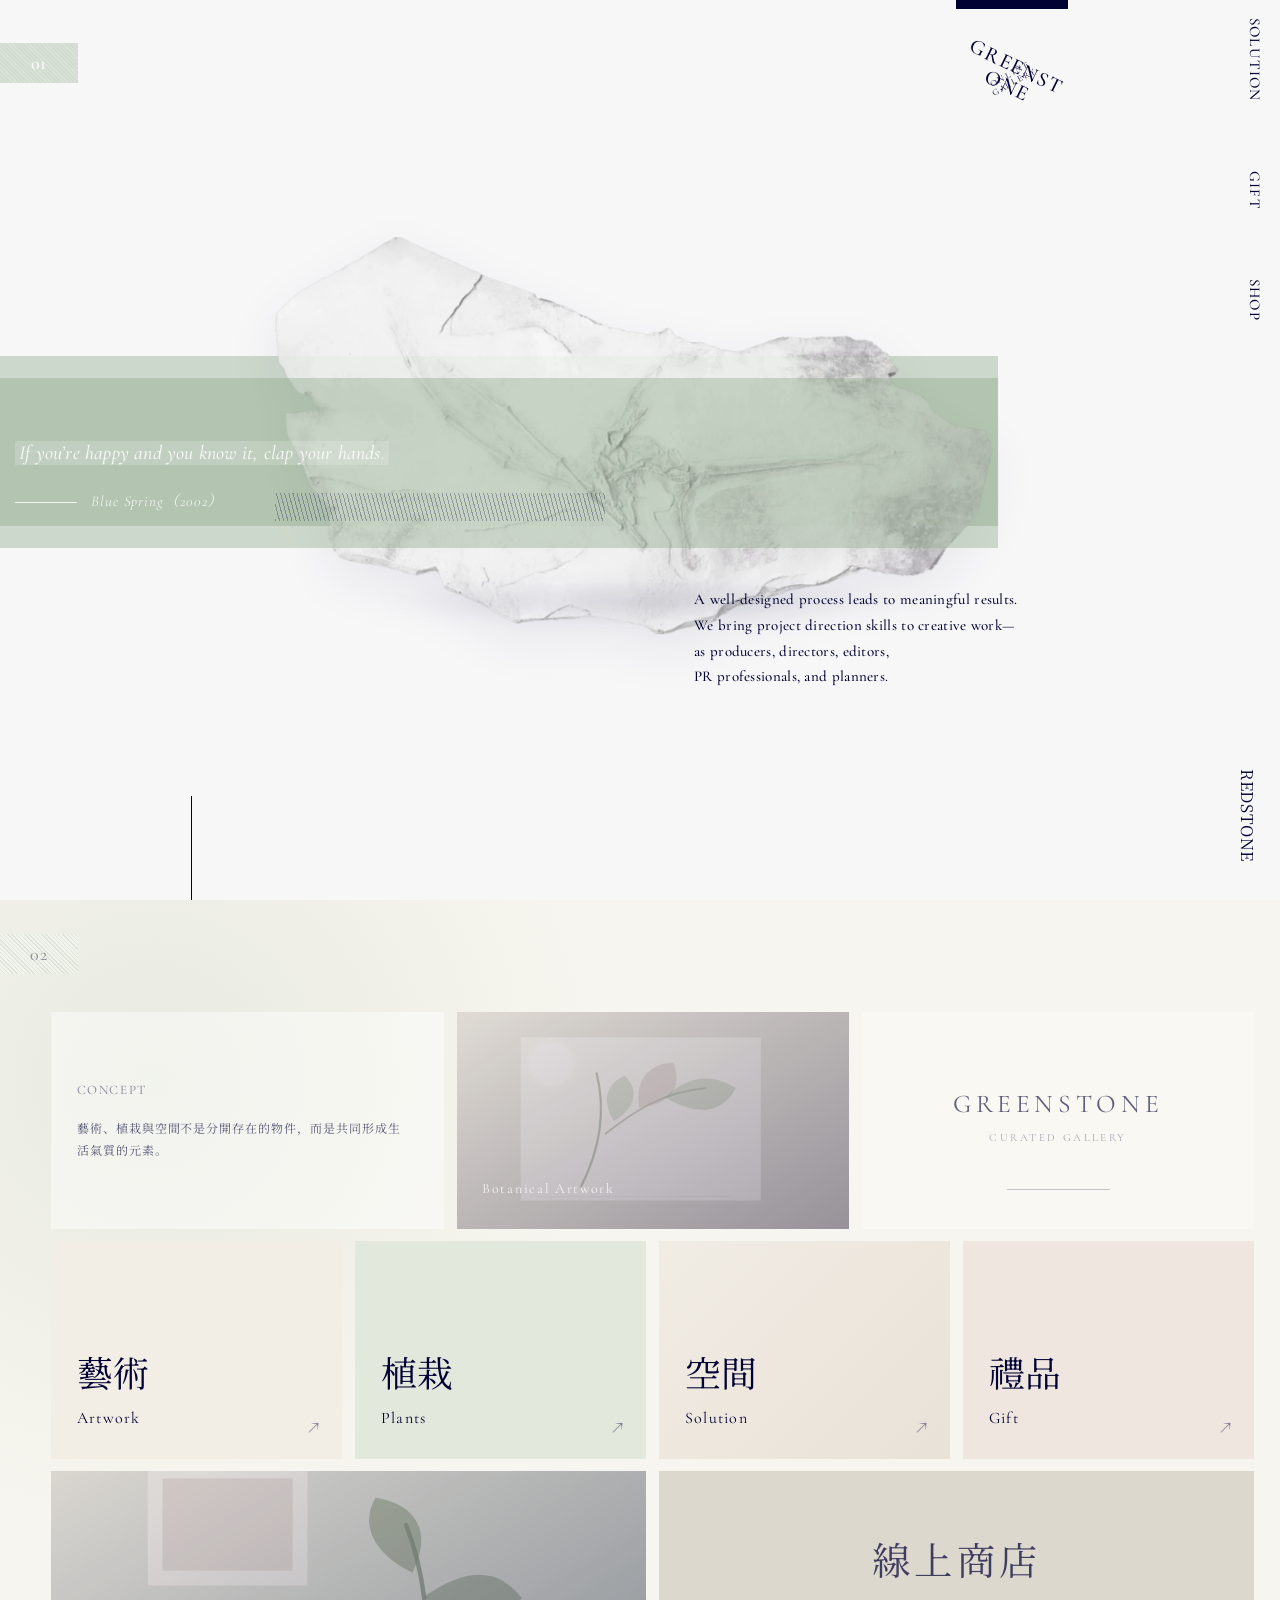
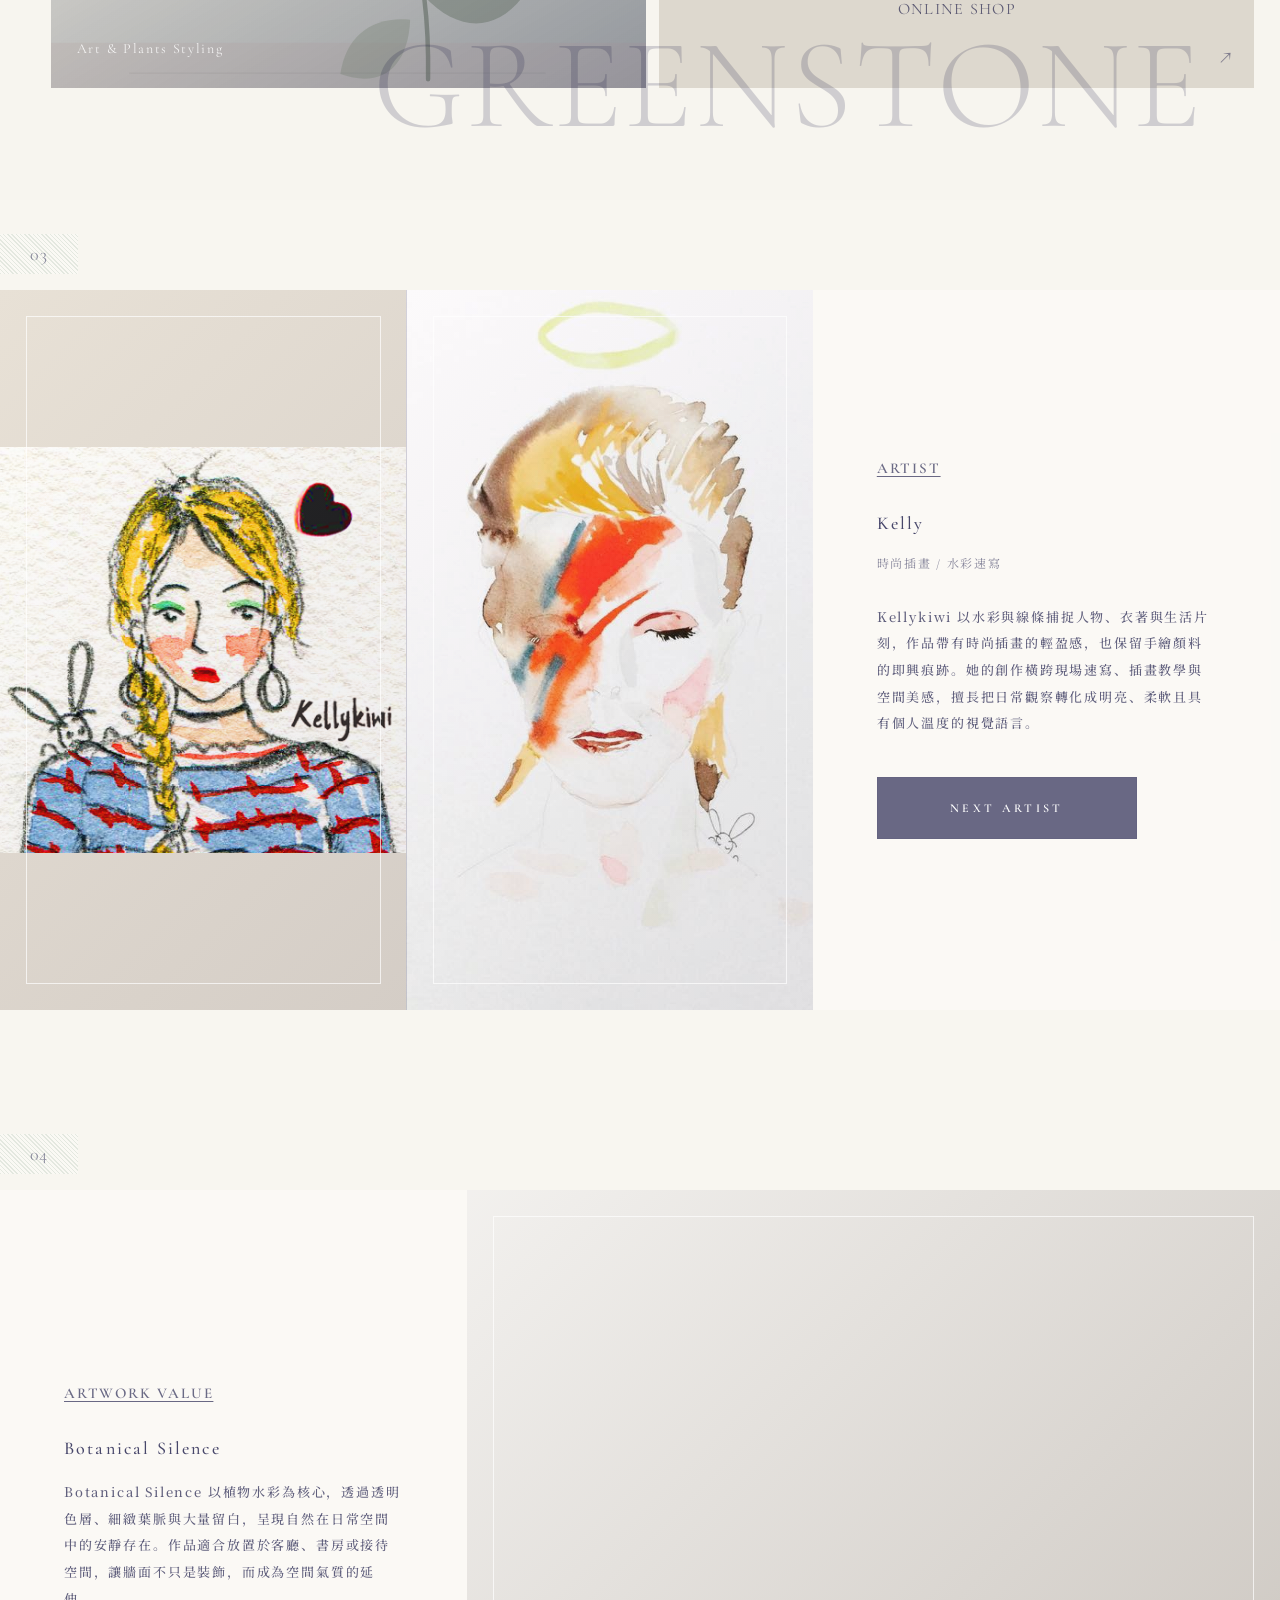
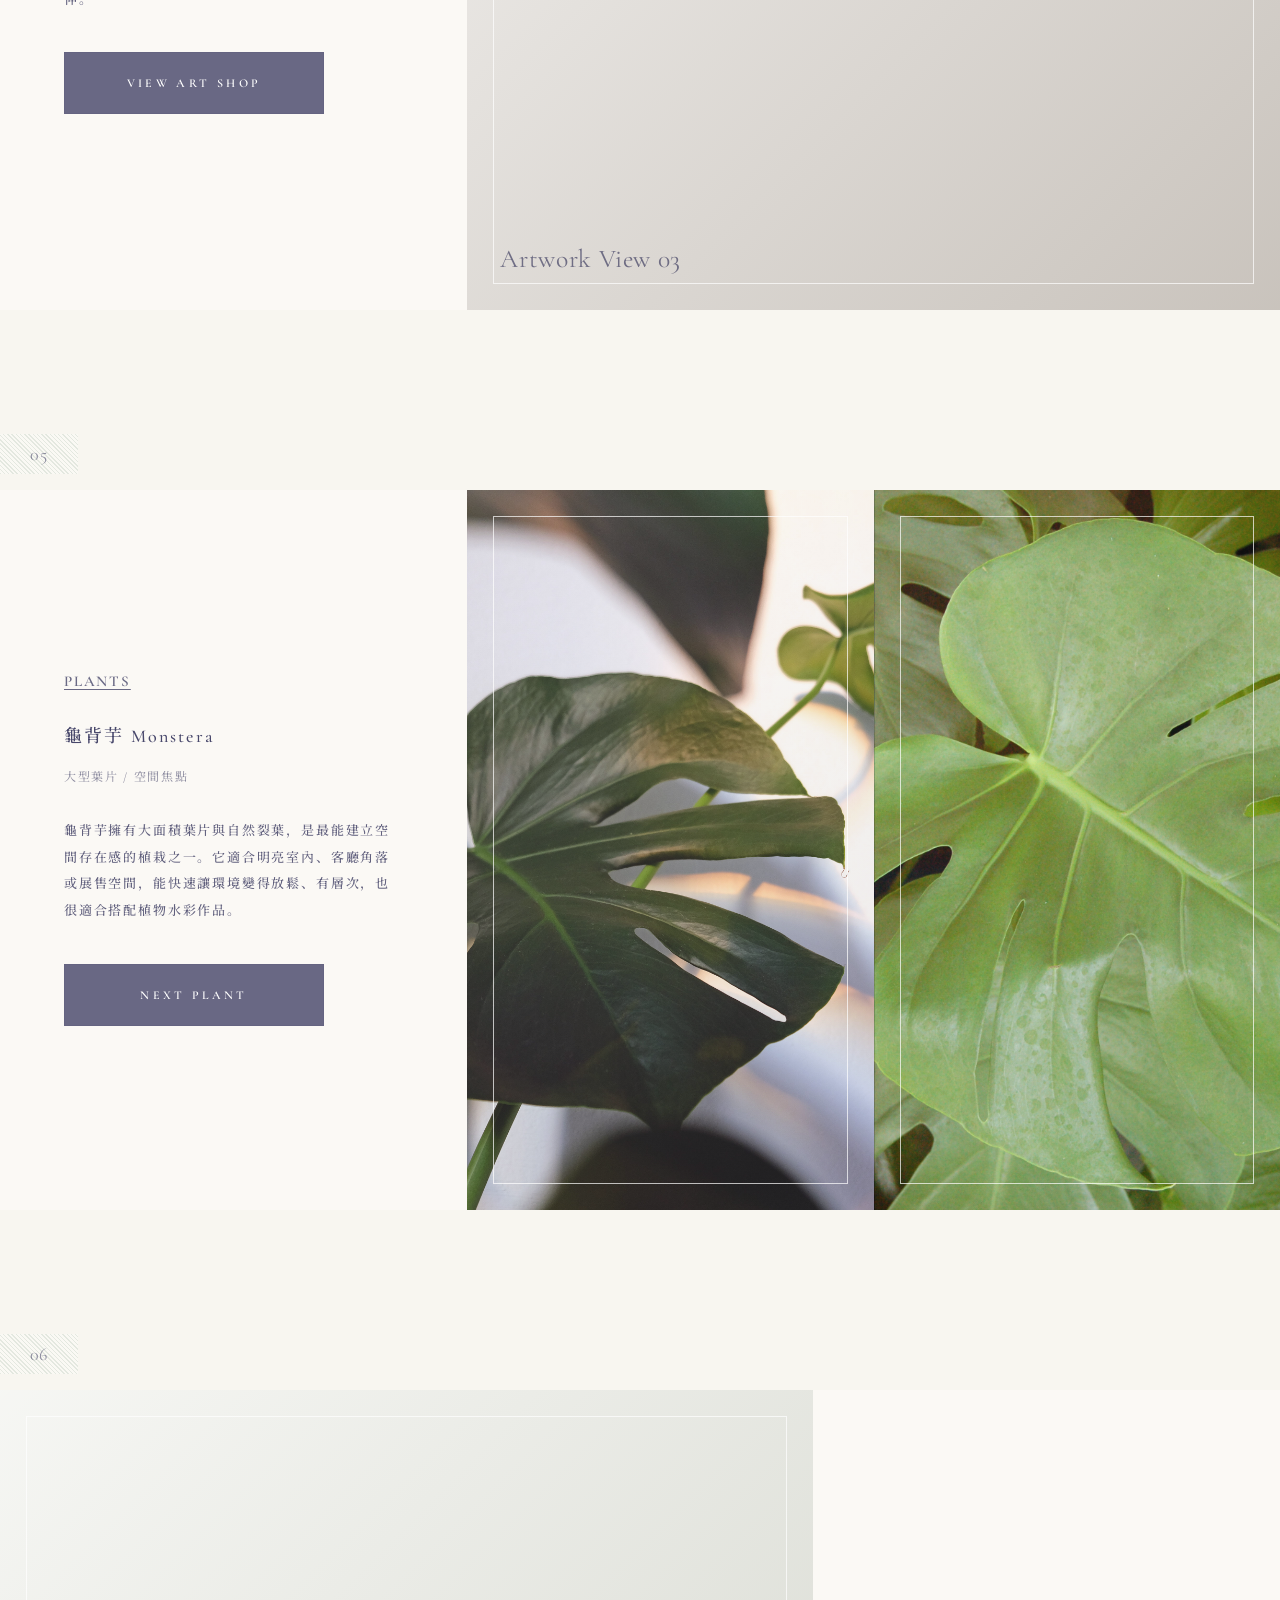
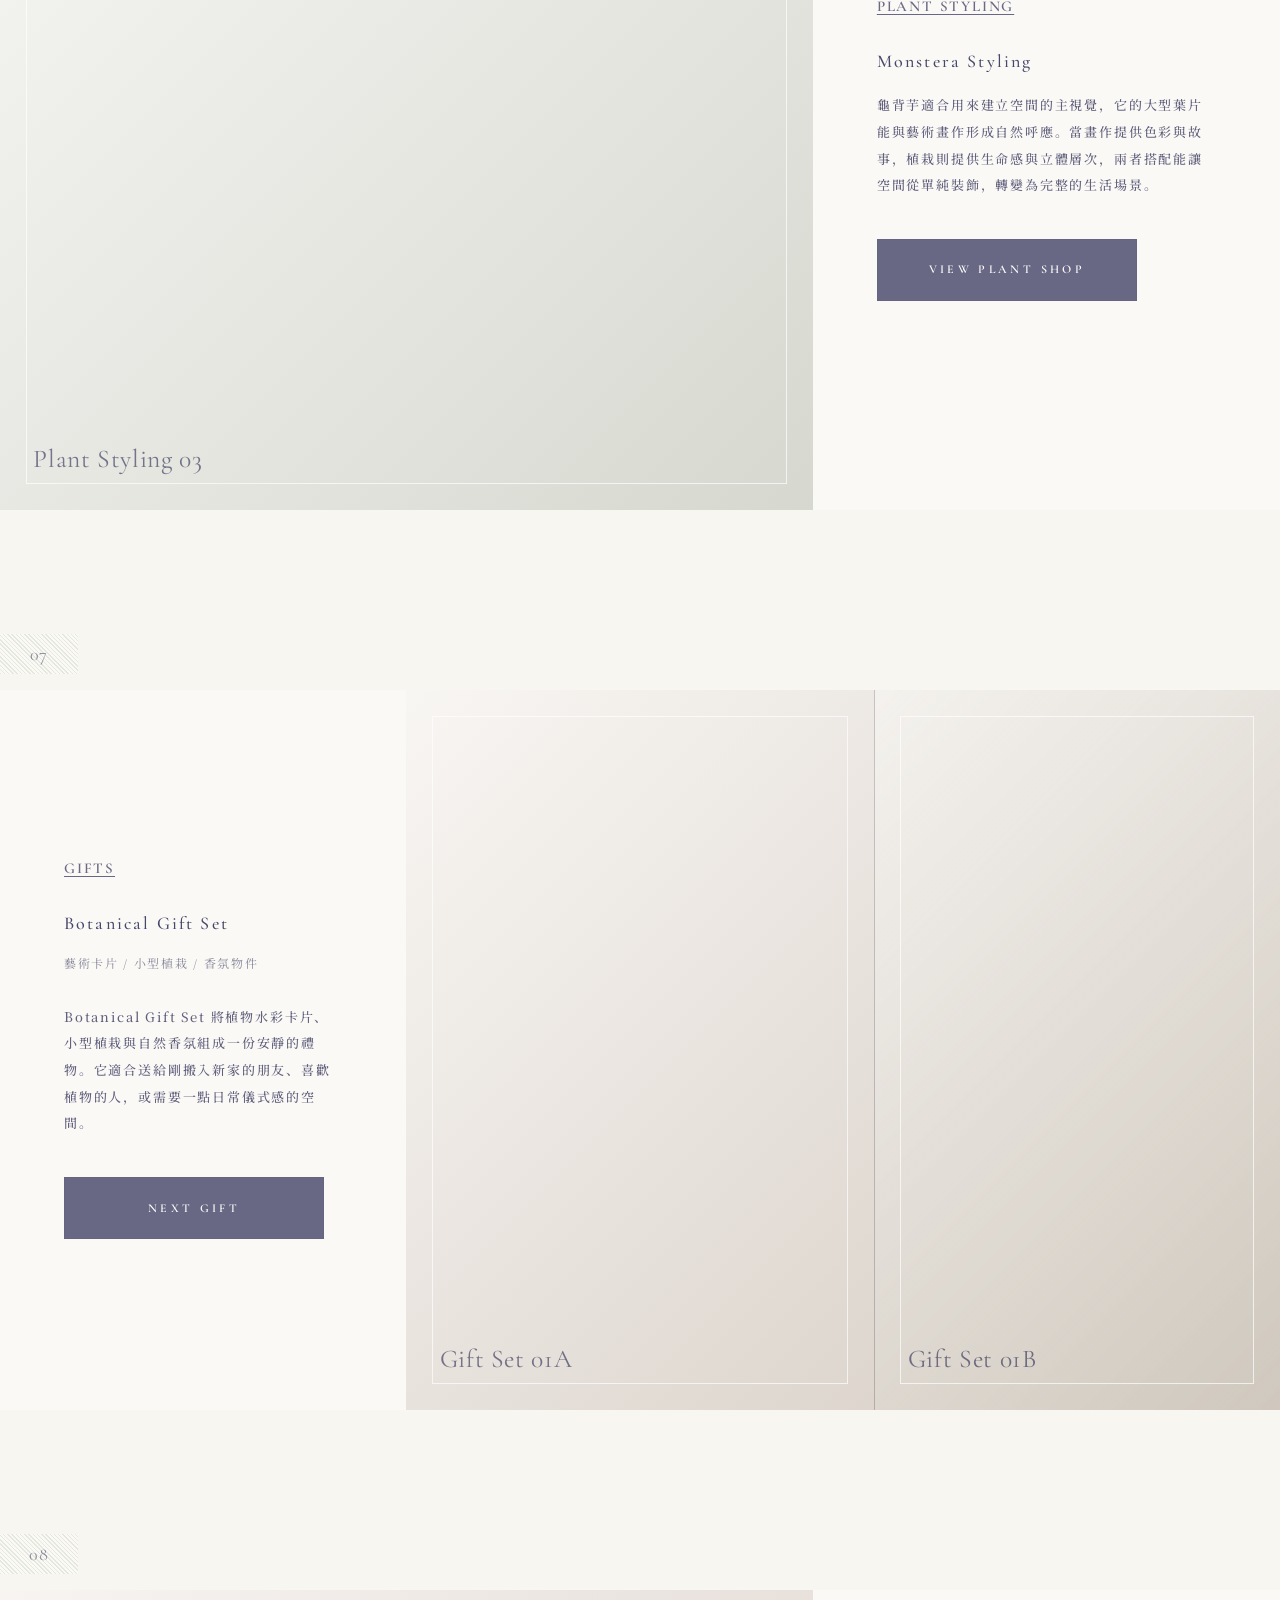
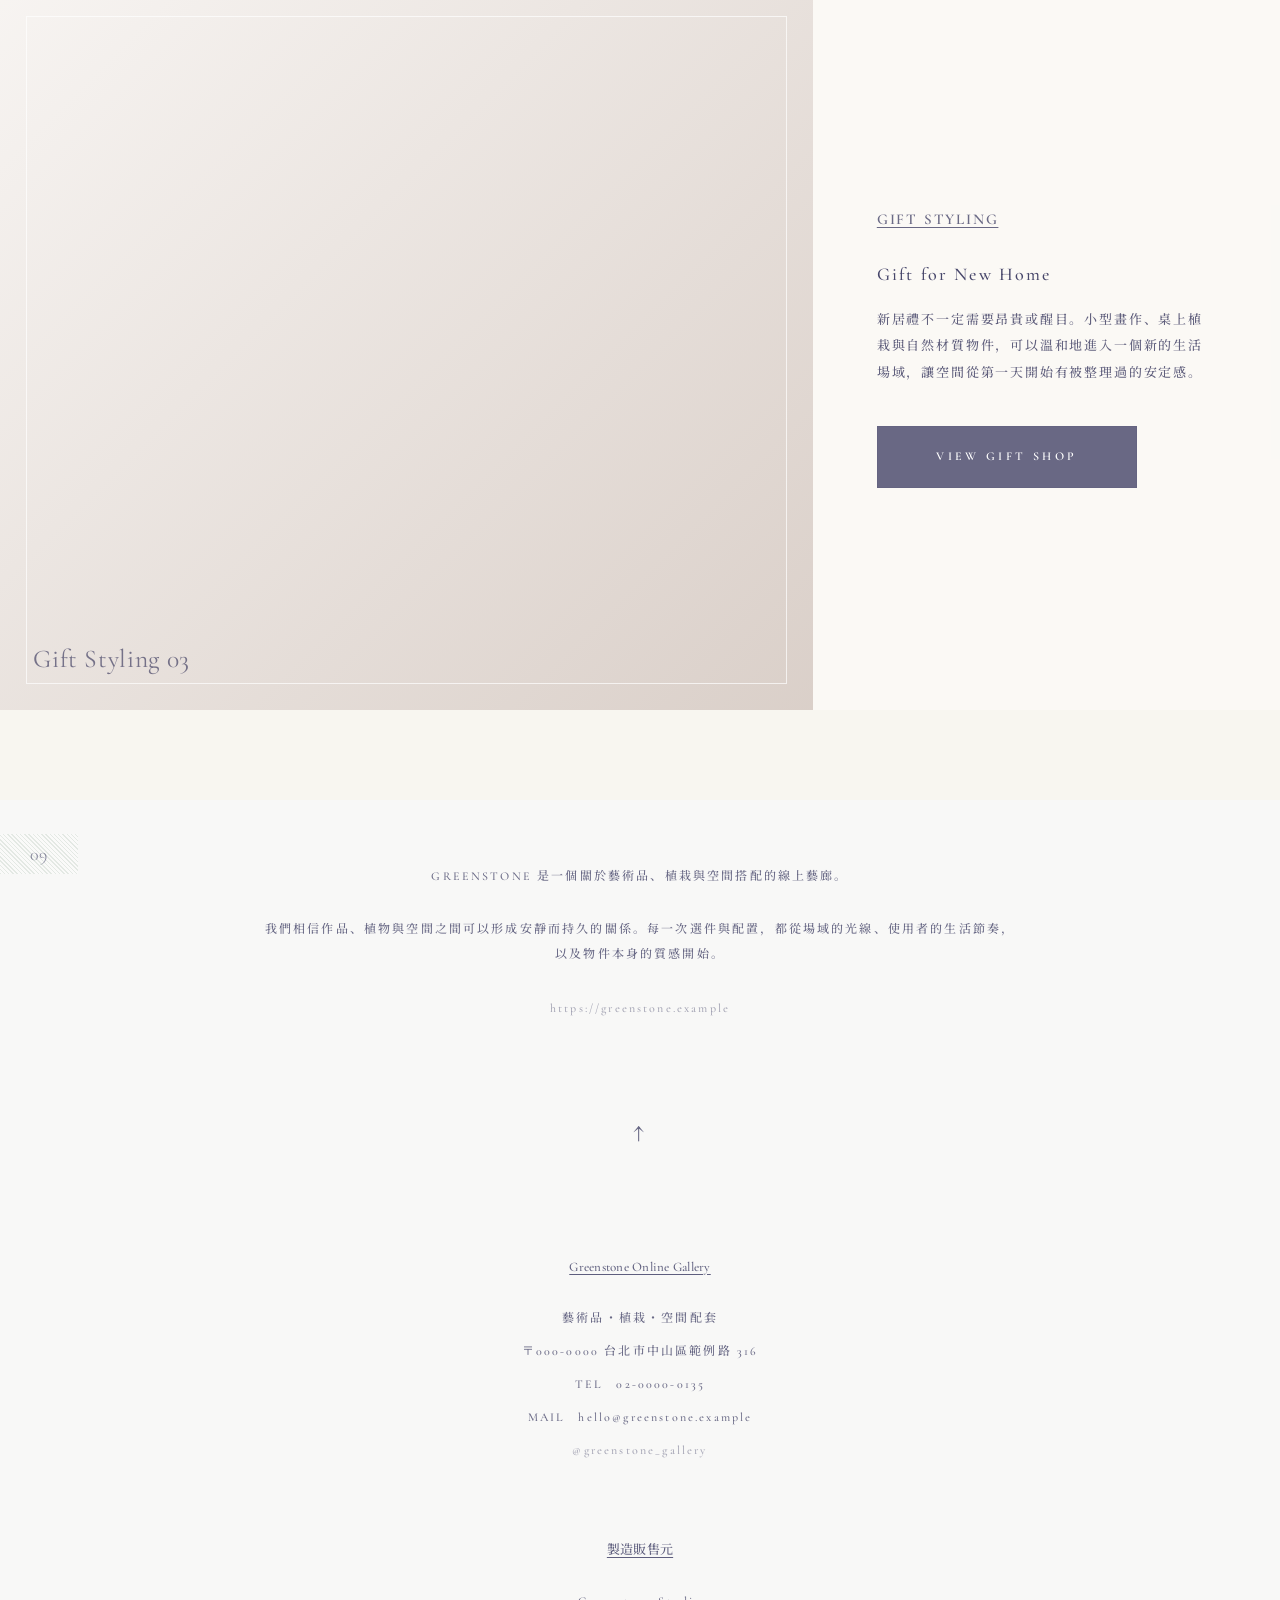
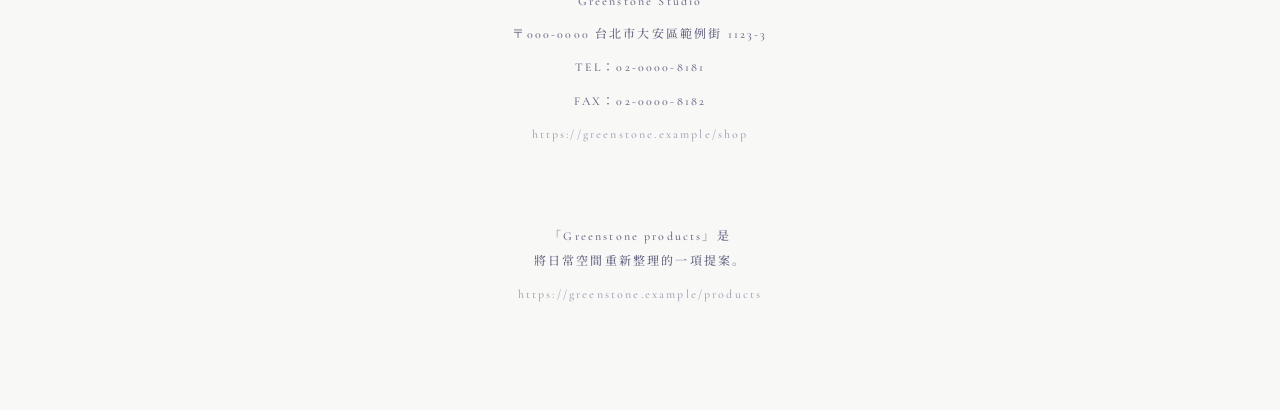
==== index.html @ cf5bdf38 "Prepare site for GitHub Pages" ====
<!DOCTYPE html>
<html lang="ja">
<head>
  <meta charset="UTF-8">
  <meta name="viewport" content="width=device-width, initial-scale=1.0">
  <title>Project Management │ ALFALFA DESIGN STUDIO</title>
  <meta name="description" content="Project management hero page inspired by the first section of ALFALFA DESIGN STUDIO.">
  <link rel="preconnect" href="https://fonts.googleapis.com">
  <link rel="preconnect" href="https://fonts.gstatic.com" crossorigin>
  <link href="https://fonts.googleapis.com/css2?family=Cormorant+Garamond:wght@300;400;500&family=Noto+Serif+JP:wght@400;500;600&family=Noto+Sans+JP:wght@400;500;700&display=swap" rel="stylesheet">
  <link rel="stylesheet" href="style.css">
</head>
<body>
  <main id="top">
    <section class="firstView" aria-label="ALFALFA DESIGN STUDIO first view">
      <div class="firstView_badge" aria-hidden="true">01</div>

      <a class="firstView_mark" href="#top" aria-label="ALFALFA DESIGN STUDIO">
        <strong>GREENSTONE</strong>
        <span>ONLINE<br>GALLERY</span>
      </a>

      <nav class="firstView_globalNav" aria-label="Primary navigation">
        <a href="space.html">SOLUTION</a>
        <a href="gift.html">GIFT</a>
        <a href="shop.html">SHOP</a>
      </nav>

      <a class="firstView_redstone" href="https://redstonetw.com/" target="_blank" rel="noreferrer">
        REDSTONE
      </a>

      <div class="firstView_visual">
        <div class="firstView_band firstView_band-behind parallax3" aria-hidden="true"></div>
        <div class="firstView_band firstView_band-overlay parallax4" aria-hidden="true"></div>

        <figure class="firstView_image parallax2">
          <img class="fossil" src="assets/images/fossil.webp" alt="White fossil relief">
          <span class="fossil-shadow" aria-hidden="true"></span>
        </figure>

        <p class="firstView_text parallax1">
          A well-designed process leads to meaningful results.<br>
          We bring project direction skills to creative work—<br>
          as producers, directors, editors,<br>
          PR professionals, and planners.
        </p>

        <div class="firstView_hello parallax1">HELLO</div>

        <div class="firstView_quote firstView_quote-b parallax2" aria-hidden="true">
          <p>If you’re happy and you know it, clap your hands.</p>
          <span>Blue Spring（2002）</span>
          <i></i>
        </div>
      </div>
    </section>

    <section id="features" class="gallery-section features-section" aria-labelledby="features-title">
      <div class="section-index">02</div>
      <div class="features-grid">
        <article class="feature-cell feature-copy feature-concept">
          <span class="cell-kicker">Concept</span>
          <p>藝術、植栽與空間不是分開存在的物件，而是共同形成生活氣質的元素。</p>
        </article>
        <div class="feature-cell feature-visual feature-visual-art" aria-hidden="true">
          <span>Botanical Artwork</span>
        </div>
        <div class="feature-cell feature-brand" aria-hidden="true">
          <strong>GREENSTONE</strong>
          <small>Curated Gallery</small>
        </div>
        <a class="feature-cell feature-link feature-link-art" href="#artwork">
          <span>藝術</span>
          <small>Artwork</small>
        </a>
        <a class="feature-cell feature-link feature-link-plants" href="#plants">
          <span>植栽</span>
          <small>Plants</small>
        </a>
        <a class="feature-cell feature-link feature-link-space" href="space.html">
          <span>空間</span>
          <small>Solution</small>
        </a>
        <a class="feature-cell feature-link feature-link-gift" href="gift.html">
          <span>禮品</span>
          <small>Gift</small>
        </a>
        <div class="feature-cell feature-visual feature-visual-space" aria-hidden="true">
          <span>Art & Plants Styling</span>
        </div>
        <a class="feature-cell shop-link" href="shop.html">
          <span>線上商店</span>
          <small>Online Shop</small>
        </a>
      </div>
      <h2 id="features-title" class="page-title">GREENSTONE</h2>
    </section>

    <section id="artwork" class="gallery-section slider-section artist-slider" aria-labelledby="artwork-title">
      <span id="藝術介紹區塊" class="anchor-target" aria-hidden="true"></span>
      <div class="section-index">03</div>
      <figure class="gallery-panel image-panel" data-artist-portrait></figure>
      <figure class="gallery-panel image-panel" data-artist-artwork></figure>
      <article class="gallery-panel text-panel">
        <p class="section-label">Artist</p>
        <h2 id="artwork-title" data-artist-name></h2>
        <p class="item-type" data-artist-type></p>
        <p class="item-description" data-artist-description></p>
        <button class="gallery-button" type="button" data-slider-next="artist">Next Artist</button>
      </article>
    </section>

    <section id="artwork-detail" class="gallery-section slider-section artwork-detail-slider" aria-labelledby="artwork-detail-title">
      <div class="section-index">04</div>
      <article class="gallery-panel text-panel">
        <p class="section-label">Artwork Value</p>
        <h2 id="artwork-detail-title" data-artwork-title></h2>
        <p class="item-description" data-artwork-description></p>
        <a class="gallery-button" href="shop.html#藝術商品區塊">View Art Shop</a>
      </article>
      <figure class="gallery-panel image-panel wide-image-panel" data-artwork-image></figure>
    </section>

    <section id="plants" class="gallery-section slider-section plants-slider" aria-labelledby="plants-title">
      <span id="植栽介紹區塊" class="anchor-target" aria-hidden="true"></span>
      <div class="section-index">05</div>
      <article class="gallery-panel text-panel">
        <p class="section-label">Plants</p>
        <h2 id="plants-title" data-plant-name></h2>
        <p class="item-type" data-plant-type></p>
        <p class="item-description" data-plant-description></p>
        <button class="gallery-button" type="button" data-slider-next="plant">Next Plant</button>
      </article>
      <figure class="gallery-panel image-panel" data-plant-image-one></figure>
      <figure class="gallery-panel image-panel" data-plant-image-two></figure>
    </section>

    <section id="plants-detail" class="gallery-section slider-section plants-detail-slider" aria-labelledby="plants-detail-title">
      <div class="section-index">06</div>
      <figure class="gallery-panel image-panel wide-image-panel" data-plant-detail-image></figure>
      <article class="gallery-panel text-panel">
        <p class="section-label">Plant Styling</p>
        <h2 id="plants-detail-title" data-plant-detail-title></h2>
        <p class="item-description" data-plant-detail-description></p>
        <a class="gallery-button" href="shop.html#植栽商品區塊">View Plant Shop</a>
      </article>
    </section>

    <section id="gifts" class="gallery-section slider-section gifts-slider" aria-labelledby="gifts-title">
      <span id="禮品介紹區塊" class="anchor-target" aria-hidden="true"></span>
      <div class="section-index">07</div>
      <article class="gallery-panel text-panel">
        <p class="section-label">Gifts</p>
        <h2 id="gifts-title" data-gift-name></h2>
        <p class="item-type" data-gift-type></p>
        <p class="item-description" data-gift-description></p>
        <button class="gallery-button" type="button" data-slider-next="gift">Next Gift</button>
      </article>
      <figure class="gallery-panel image-panel" data-gift-image-one></figure>
      <figure class="gallery-panel image-panel" data-gift-image-two></figure>
    </section>

    <section id="gifts-detail" class="gallery-section slider-section gifts-detail-slider" aria-labelledby="gifts-detail-title">
      <div class="section-index">08</div>
      <figure class="gallery-panel image-panel wide-image-panel" data-gift-detail-image></figure>
      <article class="gallery-panel text-panel">
        <p class="section-label">Gift Styling</p>
        <h2 id="gifts-detail-title" data-gift-detail-title></h2>
        <p class="item-description" data-gift-detail-description></p>
        <a class="gallery-button" href="shop.html#禮品商品區塊">View Gift Shop</a>
      </article>
    </section>

    <section id="contact" class="gallery-section contact-section" aria-labelledby="contact-title">
      <div class="section-index">09</div>
      <div class="contact-center">
        <p id="contact-title" class="contact-lead">GREENSTONE 是一個關於藝術品、植栽與空間搭配的線上藝廊。</p>
        <p class="contact-intro">我們相信作品、植物與空間之間可以形成安靜而持久的關係。每一次選件與配置，都從場域的光線、使用者的生活節奏，以及物件本身的質感開始。</p>
        <a class="contact-url" href="https://greenstone.example" target="_blank" rel="noreferrer">https://greenstone.example</a>

        <a class="back-to-top" href="#top" aria-label="Back to top">↑</a>

        <section class="contact-block" aria-label="Gallery information">
          <h3>Greenstone Online Gallery</h3>
          <p>藝術品・植栽・空間配套</p>
          <p>〒000-0000  台北市中山區範例路 316</p>
          <p>TEL　02-0000-0135</p>
          <p>MAIL　hello@greenstone.example</p>
          <a href="https://instagram.com/" target="_blank" rel="noreferrer">@greenstone_gallery</a>
        </section>

        <section class="contact-block" aria-label="Sales information">
          <h3>製造販售元</h3>
          <p>Greenstone Studio</p>
          <p>〒000-0000  台北市大安區範例街 1123-3</p>
          <p>TEL：02-0000-8181</p>
          <p>FAX：02-0000-8182</p>
          <a href="https://greenstone.example/shop" target="_blank" rel="noreferrer">https://greenstone.example/shop</a>
        </section>

        <p class="contact-footnote">「Greenstone products」是<br>將日常空間重新整理的一項提案。</p>
        <a class="contact-url" href="https://greenstone.example/products" target="_blank" rel="noreferrer">https://greenstone.example/products</a>
      </div>
    </section>
  </main>

  <a class="floating-guide" href="#features" aria-label="Back to gallery navigation">↑</a>

  <script src="script.js?v=plants-image-slider"></script>
</body>
</html>
---- style.css ----
:root {
  --color-bg: #f7f7f8;
  --color-text: #010134;
  --color-muted: #666666;
  --color-accent: #6f8f75;
  --color-secondary: #b8c9b4;
  --color-band: rgba(137, 166, 132, 0.38);
  --side-space: clamp(22px, 6vw, 88px);
}

* {
  box-sizing: border-box;
}

html {
  min-height: 100%;
  background: var(--color-bg);
  scroll-behavior: smooth;
  scroll-snap-type: y mandatory;
}

html.subpage-root {
  scroll-snap-type: none;
}

body {
  min-height: 100%;
  margin: 0;
  overflow-x: hidden;
  background: var(--color-bg);
  color: var(--color-text);
  font-family: "Noto Serif JP", "Hiragino Mincho ProN", "Yu Mincho", serif;
  font-weight: 400;
  line-height: 1.9;
  letter-spacing: 0.04em;
  word-break: normal;
  overflow-wrap: anywhere;
}

main > section {
  scroll-snap-align: start;
  scroll-snap-stop: always;
}

#contact {
  scroll-snap-stop: normal;
}

a {
  color: inherit;
  text-decoration: none;
}

.firstView {
  position: relative;
  min-height: 100svh;
  overflow: hidden;
  background: var(--color-bg);
  isolation: isolate;
}

.firstView_visual {
  position: relative;
  min-height: 100svh;
}

.firstView_badge {
  position: absolute;
  z-index: 8;
  top: 4.8vh;
  left: 0;
  width: 78px;
  height: 40px;
  display: grid;
  place-items: center;
  color: #ffffff;
  font-family: "Cormorant Garamond", "Noto Serif JP", serif;
  font-size: 18px;
  font-weight: 500;
  letter-spacing: 0.02em;
  background:
    repeating-linear-gradient(
      45deg,
      rgba(255, 255, 255, 0.18) 0 1px,
      transparent 1px 3px
    ),
    rgba(137, 166, 132, 0.34);
  border-radius: 0;
}

.firstView_mark {
  position: absolute;
  z-index: 8;
  top: 20px;
  right: 16.6vw;
  width: 112px;
  height: 112px;
  display: grid;
  place-items: center;
  color: var(--color-text);
  font-family: "Cormorant Garamond", "Noto Serif JP", serif;
  text-align: center;
}

.firstView_mark::before {
  content: "";
  position: absolute;
  top: -20px;
  width: 112px;
  height: 9px;
  background: var(--color-text);
}

.firstView_mark strong {
  transform: rotate(26deg);
  font-size: 21px;
  font-weight: 500;
  letter-spacing: 0.08em;
  line-height: 1;
  border-radius: 999px;
}

.firstView_mark span {
  position: absolute;
  left: 50%;
  top: 50%;
  transform: translate(-50%, -38%) rotate(-28deg);
  bottom: auto;
  font-size: 9px;
  line-height: 1;
  letter-spacing: 0.18em;
}

.firstView_globalNav {
  position: absolute;
  z-index: 9;
  top: 18px;
  right: 18px;
  display: flex;
  flex-direction: row;
  align-items: flex-start;
  gap: clamp(48px, 5.4vw, 86px);
  color: var(--color-text);
  font-family: "Cormorant Garamond", "Noto Serif JP", serif;
  font-size: clamp(15px, 0.95vw, 18px);
  font-weight: 500;
  line-height: 1;
  letter-spacing: 0.08em;
  writing-mode: vertical-rl;
}

.firstView_globalNav a,
.firstView_redstone {
  transition: color 0.2s ease;
}

.firstView_globalNav a:hover,
.firstView_redstone:hover {
  color: var(--color-accent);
}

.firstView_redstone {
  position: absolute;
  z-index: 9;
  right: 18px;
  bottom: 4.2vh;
  color: var(--color-text);
  writing-mode: vertical-rl;
}

.firstView_band {
  position: absolute;
  left: 0;
  width: min(78vw, 1500px);
  height: clamp(170px, 18.9vh, 240px);
  border: 0;
  border-radius: 0;
  will-change: transform;
  transform: translate3d(var(--parallax-x, 0), var(--parallax-y, 0), 0);
}

.firstView_band-behind {
  z-index: 1;
  top: calc(42% - 22px);
  background: var(--color-band);
}

.firstView_band-overlay {
  z-index: 4;
  top: 42%;
  background: var(--color-band);
  mix-blend-mode: normal;
}

.firstView_image {
  position: absolute;
  z-index: 3;
  top: 48.4%;
  left: 49.5%;
  width: min(56vw, 1110px);
  margin: 0;
  transform: translate(-50%, -50%) translate3d(var(--parallax-x, 0), var(--parallax-y, 0), 0);
  will-change: transform;
}

.fossil {
  position: relative;
  z-index: 2;
  display: block;
  width: 100%;
  height: auto;
  opacity: 0.88;
  mix-blend-mode: multiply;
  filter: drop-shadow(0 18px 24px rgba(1, 1, 52, 0.07));
}

.fossil-shadow {
  position: absolute;
  z-index: 1;
  left: 12%;
  right: 9%;
  bottom: 4%;
  height: 9%;
  border-radius: 999px;
  background: radial-gradient(ellipse, rgba(1, 1, 52, 0.18), transparent 68%);
  filter: blur(10px);
}

.firstView_text {
  position: absolute;
  z-index: 5;
  top: 65.2%;
  right: 20.5vw;
  max-width: 520px;
  margin: 0;
  color: var(--color-text);
  font-family: "Cormorant Garamond", "Noto Serif JP", serif;
  font-size: clamp(15px, 1.06vw, 20px);
  font-weight: 500;
  line-height: 1.72;
  letter-spacing: 0.02em;
  will-change: transform;
  transform: translate3d(0, var(--parallax-y, 0), 0);
}

.firstView_hello {
  position: absolute;
  z-index: 6;
  left: 15vw;
  bottom: 10.6vh;
  display: flex;
  align-items: center;
  gap: 16px;
  color: var(--color-text);
  font-family: "Cormorant Garamond", "Noto Serif JP", serif;
  font-size: clamp(18px, 1.15vw, 22px);
  font-weight: 500;
  line-height: 1;
  letter-spacing: 0.08em;
  will-change: transform;
  transform: rotate(90deg) translate3d(0, var(--parallax-y, 0), 0);
  transform-origin: left center;
}

.firstView_hello::before {
  content: "";
  width: 132px;
  height: 1px;
  background: var(--color-text);
}

.firstView_quote {
  position: absolute;
  z-index: 6;
  max-width: 680px;
  color: rgba(255, 255, 255, 0.82);
  font-family: "Cormorant Garamond", "Noto Serif JP", serif;
  will-change: transform;
  transform: translate3d(0, var(--parallax-y, 0), 0);
}

.firstView_quote p {
  display: inline;
  margin: 0;
  padding: 0 4px;
  font-size: clamp(20px, 1.2vw, 24px);
  font-style: italic;
  font-weight: 500;
  line-height: 1.35;
  letter-spacing: 0.01em;
  background: rgba(255, 255, 255, 0.18);
}

.firstView_quote span {
  position: relative;
  display: block;
  margin-top: 18px;
  padding-left: 76px;
  color: rgba(255, 255, 255, 0.78);
  font-size: clamp(15px, 0.92vw, 18px);
  font-style: italic;
  letter-spacing: 0.06em;
}

.firstView_quote span::before {
  content: "";
  position: absolute;
  left: 0;
  top: 50%;
  width: 62px;
  height: 1px;
  background: rgba(255, 255, 255, 0.8);
}

.firstView_quote-b {
  left: 1.2vw;
  top: 48.8%;
  bottom: auto;
}

.firstView_quote i {
  position: absolute;
  left: clamp(260px, 15vw, 290px);
  bottom: -5px;
  width: clamp(330px, 20vw, 390px);
  height: 28px;
  background: repeating-linear-gradient(
    75deg,
    rgba(1, 1, 52, 0.28) 0 1px,
    transparent 1px 4px
  );
}

@media (max-width: 1024px) {
  .firstView_mark {
    right: clamp(96px, 16vw, 180px);
  }

  .firstView_image {
    width: min(78vw, 920px);
  }

  .firstView_text {
    right: clamp(72px, 9vw, 120px);
  }
}

@media (max-width: 768px) {
  .firstView_visual {
    min-height: 620px;
  }

  .firstView_badge {
    top: 28px;
  }

  .firstView_mark {
    top: 24px;
    right: 24px;
  }

  .firstView_globalNav {
    display: none;
  }

  .firstView_redstone {
    right: 16px;
    bottom: 28px;
  }

  .firstView_image {
    top: 45%;
    left: 50%;
    width: min(112vw, 720px);
  }

  .firstView_band {
    left: -10vw;
    width: 112vw;
    height: 150px;
  }

  .firstView_quote {
    display: none;
  }

  .firstView_text {
    top: 70%;
    right: 0;
    max-width: 330px;
    padding: 0 20px;
    font-size: 17px;
  }

  .firstView_hello {
    left: 32px;
    bottom: 42px;
  }
}

@media (max-width: 480px) {
  .firstView_visual {
    min-height: 560px;
  }

  .firstView_mark {
    transform: scale(0.82);
    transform-origin: top right;
  }

  .firstView_image {
    width: 128vw;
  }

  .firstView_text {
    top: 71%;
    left: 18px;
    right: 18px;
    max-width: none;
    padding: 0;
  }

  .firstView_hello {
    font-size: clamp(48px, 18vw, 84px);
  }

}

.gallery-section {
  position: relative;
  min-height: 100svh;
  overflow: hidden;
  background: #f7f5ef;
  color: var(--color-text);
}

.section-index {
  position: absolute;
  z-index: 4;
  top: 34px;
  left: 0;
  min-width: 78px;
  height: 40px;
  display: grid;
  place-items: center;
  color: rgba(1, 1, 52, 0.42);
  font-family: "Cormorant Garamond", "Noto Serif JP", serif;
  font-size: 18px;
  background:
    repeating-linear-gradient(
      45deg,
      rgba(111, 143, 117, 0.16) 0 1px,
      transparent 1px 3px
    ),
    rgba(255, 255, 255, 0.28);
}

.page-title,
.gallery-panel h2,
.contact-block h3 {
  margin: 0;
  font-family: "Cormorant Garamond", "Noto Serif JP", serif;
  font-weight: 300;
  line-height: 0.98;
  letter-spacing: 0.02em;
}

.section-label,
.cell-kicker,
.item-type,
.gallery-button,
.contact-center {
  font-family: "Cormorant Garamond", "Noto Serif JP", serif;
  letter-spacing: 0.12em;
}

.features-section {
  display: grid;
  place-items: center;
  min-height: 100vh;
  height: 100vh;
  padding: clamp(26px, 4vw, 54px);
  overflow: hidden;
  background:
    radial-gradient(circle at 12% 20%, rgba(137, 166, 132, 0.14), transparent 28rem),
    #f7f5ef;
}

.features-grid {
  width: min(94vw, calc(88vh * 16 / 9), 1580px);
  aspect-ratio: 16 / 9;
  display: grid;
  grid-template-columns: repeat(12, 1fr);
  grid-template-rows: repeat(3, 1fr);
  gap: clamp(8px, 1vw, 16px);
}

.feature-cell {
  position: relative;
  min-width: 0;
  padding: clamp(18px, 2vw, 38px);
  display: flex;
  flex-direction: column;
  justify-content: center;
  overflow: hidden;
  background: rgba(255, 255, 255, 0.42);
  transition: color 0.35s ease, background 0.35s ease, transform 0.35s ease;
}

.feature-copy p {
  max-width: 28em;
  margin: 14px 0 0;
  color: rgba(1, 1, 52, 0.64);
  font-size: clamp(12px, 0.82vw, 15px);
  line-height: 1.9;
  letter-spacing: 0.08em;
}

.cell-kicker {
  color: rgba(1, 1, 52, 0.48);
  font-size: 13px;
  text-transform: uppercase;
}

.feature-brand {
  grid-column: span 4;
  justify-content: center;
  align-items: center;
  text-align: center;
  color: rgba(1, 1, 52, 0.36);
  font-family: "Cormorant Garamond", "Noto Serif JP", serif;
  background: rgba(255, 255, 255, 0.24);
}

.feature-brand::after {
  content: "";
  position: absolute;
  left: 50%;
  bottom: clamp(28px, 3vw, 52px);
  width: clamp(72px, 8vw, 128px);
  height: 1px;
  transform: translateX(-50%);
  background: rgba(1, 1, 52, 0.22);
}

.feature-brand strong {
  display: block;
  color: rgba(1, 1, 52, 0.62);
  font-size: clamp(20px, 2vw, 40px);
  font-weight: 400;
  line-height: 1;
  letter-spacing: 0.18em;
}

.feature-brand small {
  margin-top: 12px;
  color: rgba(1, 1, 52, 0.34);
  font-size: clamp(11px, 0.72vw, 14px);
  letter-spacing: 0.22em;
  text-transform: uppercase;
}

.feature-visual {
  grid-column: span 4;
  justify-content: flex-end;
  color: rgba(255, 255, 255, 0.84);
  font-family: "Cormorant Garamond", "Noto Serif JP", serif;
  font-size: clamp(14px, 1vw, 20px);
  letter-spacing: 0.12em;
}

.feature-visual::before {
  content: "";
  position: absolute;
  inset: 0;
  z-index: 0;
  background:
    linear-gradient(150deg, rgba(1, 1, 52, 0.06), rgba(1, 1, 52, 0.3)),
    var(--feature-bg);
  transition: transform 0.6s ease, filter 0.6s ease;
}

.feature-visual span {
  position: relative;
  z-index: 1;
}

.feature-visual-art {
  --feature-bg: url("assets/images/feature-artwork.svg") center / cover;
}

.feature-visual-space {
  grid-column: span 6;
  --feature-bg: url("assets/images/feature-solution.svg") center / cover;
}

.feature-link,
.shop-link {
  justify-content: flex-end;
  align-items: flex-start;
  color: var(--color-text);
}

.feature-link::after,
.shop-link::after {
  content: "↗";
  position: absolute;
  right: clamp(18px, 1.8vw, 32px);
  bottom: clamp(16px, 1.6vw, 30px);
  color: rgba(1, 1, 52, 0.42);
  font-family: "Cormorant Garamond", "Noto Serif JP", serif;
  font-size: clamp(20px, 1.8vw, 34px);
  line-height: 1;
  transition: color 0.25s ease, transform 0.25s ease;
}

.feature-concept {
  grid-column: span 4;
}

.feature-link {
  grid-column: span 3;
}

.feature-link-art {
  background: #f3eee5;
}

.feature-link-plants {
  background: #e2e8dc;
}

.feature-link-space {
  background:
    linear-gradient(135deg, rgba(247, 245, 239, 0.5), rgba(230, 224, 214, 0.5)),
    #ebe3d9;
}

.feature-link-gift {
  background: #eee6df;
}

.shop-link {
  grid-column: span 6;
  justify-content: center;
  align-items: center;
  text-align: center;
  background: #ddd8ce;
}

.feature-link span,
.shop-link span {
  font-size: clamp(26px, 2.8vw, 54px);
  line-height: 1.2;
}

.feature-link small,
.shop-link small {
  margin-top: 10px;
  font-family: "Cormorant Garamond", "Noto Serif JP", serif;
  font-size: clamp(16px, 1vw, 20px);
  letter-spacing: 0.08em;
}

.shop-link span {
  color: rgba(1, 1, 52, 0.72);
  font-size: clamp(26px, 3vw, 56px);
  letter-spacing: 0.12em;
}

.shop-link small {
  margin-top: 12px;
  color: rgba(1, 1, 52, 0.58);
  text-transform: uppercase;
}

.feature-visual:hover::before {
  transform: scale(1.04);
  filter: saturate(1.06);
}

.feature-link:hover,
.shop-link:hover {
  color: #ffffff;
  background: var(--color-band);
  transform: translateY(-4px);
}

.feature-link:hover::after,
.shop-link:hover::after {
  color: #ffffff;
  transform: translate(4px, -4px);
}

.page-title {
  position: absolute;
  right: var(--side-space);
  bottom: clamp(24px, 4vw, 56px);
  color: rgba(1, 1, 52, 0.16);
  font-size: clamp(56px, 10vw, 168px);
  pointer-events: none;
}

.slider-section {
  display: grid;
  min-height: 100vh;
  align-content: center;
  background: #f8f6f0;
}

.artist-slider {
  grid-template-columns: 31.75vw 31.75vw 36.5vw;
}

.artwork-detail-slider {
  grid-template-columns: 36.5vw 63.5vw;
}

.plants-slider {
  grid-template-columns: 36.5vw 31.75vw 31.75vw;
}

.plants-detail-slider {
  grid-template-columns: 63.5vw 36.5vw;
}

.gifts-slider {
  grid-template-columns: 31.75vw 36.5vw 31.75vw;
}

.gifts-detail-slider {
  grid-template-columns: 63.5vw 36.5vw;
}

.gallery-panel {
  position: relative;
  min-width: 0;
  min-height: 80vh;
  height: 80vh;
  margin: 0;
  border-left: 1px solid rgba(1, 1, 52, 0.14);
  transition: opacity 0.44s ease, transform 0.54s cubic-bezier(0.25, 0.46, 0.45, 0.94);
}

.gallery-panel:first-of-type {
  border-left: 0;
}

.gallery-panel.is-exiting[data-exit="left"] {
  opacity: 0;
  transform: translateX(-42px);
}

.gallery-panel.is-exiting[data-exit="up"] {
  opacity: 0;
  transform: translateY(-42px);
}

.image-panel {
  overflow: hidden;
  background:
    linear-gradient(135deg, rgba(255, 255, 255, 0.72), rgba(1, 1, 52, 0.04)),
    var(--panel-bg, #e8e2d8);
}

.image-panel.has-image {
  background:
    linear-gradient(135deg, rgba(255, 255, 255, 0.08), rgba(1, 1, 52, 0.08)),
    var(--panel-image) center / var(--panel-fit, cover) no-repeat,
    var(--panel-bg, #e8e2d8);
}

.image-panel::before {
  content: "";
  position: absolute;
  inset: clamp(18px, 2vw, 34px);
  border: 1px solid rgba(255, 255, 255, 0.7);
}

.image-panel::after {
  content: attr(data-title);
  position: absolute;
  left: clamp(22px, 2.6vw, 46px);
  bottom: clamp(22px, 3vw, 54px);
  max-width: 72%;
  color: rgba(1, 1, 52, 0.5);
  font-family: "Cormorant Garamond", "Noto Serif JP", serif;
  font-size: clamp(20px, 2vw, 38px);
  line-height: 1;
}

.image-panel.is-image-slider::before,
.image-panel.is-image-slider::after {
  display: none;
}

.image-panel.has-image::after {
  display: none;
}

.image-slide {
  position: absolute;
  inset: 0;
  opacity: 0;
  background:
    linear-gradient(135deg, rgba(255, 255, 255, 0.72), rgba(1, 1, 52, 0.04)),
    var(--slide-bg);
  transition: opacity 0.7s ease;
}

.image-slide::before {
  content: "";
  position: absolute;
  inset: clamp(18px, 2vw, 34px);
  border: 1px solid rgba(255, 255, 255, 0.7);
}

.image-slide::after {
  content: attr(data-title);
  position: absolute;
  left: clamp(22px, 2.6vw, 46px);
  bottom: clamp(22px, 3vw, 54px);
  max-width: 72%;
  color: rgba(1, 1, 52, 0.5);
  font-family: "Cormorant Garamond", "Noto Serif JP", serif;
  font-size: clamp(20px, 2vw, 38px);
  line-height: 1;
}

.image-slide.is-active {
  opacity: 1;
}

.text-panel {
  display: flex;
  flex-direction: column;
  justify-content: center;
  padding: clamp(42px, 5vw, 96px);
  background: rgba(255, 255, 255, 0.32);
}

.section-label {
  margin: 0 0 34px;
  color: rgba(1, 1, 52, 0.58);
  font-size: clamp(15px, 1.15vw, 22px);
  font-weight: 600;
  line-height: 1;
  text-decoration: underline;
  text-underline-offset: 0.22em;
  text-transform: uppercase;
}

.gallery-panel h2,
.contact-info h2 {
  margin-bottom: 18px;
  color: rgba(1, 1, 52, 0.72);
  font-size: clamp(18px, 1.25vw, 24px);
  font-weight: 500;
  line-height: 1.45;
  letter-spacing: 0.12em;
}

.item-type {
  margin: 0 0 28px;
  color: rgba(1, 1, 52, 0.46);
  font-size: clamp(12px, 0.78vw, 14px);
  line-height: 1.8;
  letter-spacing: 0.14em;
}

.item-description,
.contact-info p {
  max-width: 520px;
  margin: 0 0 40px;
  color: rgba(1, 1, 52, 0.62);
  font-size: clamp(13px, 0.82vw, 16px);
  font-weight: 500;
  line-height: 2.05;
  letter-spacing: 0.14em;
}

.gallery-button {
  width: min(260px, 100%);
  min-height: 62px;
  padding: 0 28px;
  display: inline-flex;
  align-items: center;
  justify-content: center;
  color: #ffffff;
  background: rgba(1, 1, 52, 0.58);
  border: 1px solid rgba(1, 1, 52, 0.04);
  border-radius: 0;
  cursor: pointer;
  font-size: clamp(12px, 0.78vw, 14px);
  font-weight: 600;
  letter-spacing: 0.28em;
  text-transform: uppercase;
  transition: background 0.28s ease, color 0.28s ease, border-color 0.28s ease;
}

.anchor-target {
  position: absolute;
  top: 0;
  left: 0;
}

.gallery-button:hover {
  color: #ffffff;
  background: var(--color-accent);
  border-color: var(--color-accent);
}

.contact-section {
  min-height: 100vh;
  padding: clamp(52px, 5vw, 86px) var(--side-space) clamp(80px, 8vw, 128px);
  background: #f8f8f7;
}

.contact-center {
  width: min(760px, 100%);
  margin: 0 auto;
  color: rgba(1, 1, 52, 0.58);
  text-align: center;
  font-size: clamp(12px, 0.78vw, 15px);
  font-weight: 500;
  line-height: 2.1;
  letter-spacing: 0.18em;
}

.contact-lead {
  margin: 0 0 28px;
}

.contact-intro {
  max-width: 760px;
  margin: 0 auto 28px;
}

.contact-url {
  display: inline-block;
  color: rgba(1, 1, 52, 0.34);
  font-family: "Cormorant Garamond", "Noto Serif JP", serif;
  letter-spacing: 0.18em;
}

.back-to-top {
  display: grid;
  place-items: center;
  width: 44px;
  height: 44px;
  margin: clamp(54px, 7vw, 96px) auto clamp(58px, 8vw, 108px);
  color: rgba(1, 1, 52, 0.58);
  font-size: 26px;
  line-height: 1;
}

.contact-block {
  margin: 0 auto clamp(54px, 6vw, 84px);
}

.contact-block h3 {
  width: fit-content;
  margin: 0 auto 28px;
  color: rgba(1, 1, 52, 0.62);
  font-size: clamp(13px, 0.82vw, 16px);
  font-weight: 500;
  line-height: 1.6;
  text-decoration: underline;
  text-underline-offset: 0.22em;
}

.contact-block p,
.contact-footnote {
  margin: 0 0 8px;
}

.contact-block a {
  color: rgba(1, 1, 52, 0.34);
}

.contact-footnote {
  margin-top: clamp(44px, 5vw, 72px);
}

.floating-guide {
  position: fixed;
  z-index: 30;
  right: 24px;
  bottom: 24px;
  width: 44px;
  height: 44px;
  display: grid;
  place-items: center;
  color: rgba(1, 1, 52, 0.42);
  background: transparent;
  border: 1px solid rgba(1, 1, 52, 0.24);
  border-radius: 999px;
  font-family: "Cormorant Garamond", "Noto Serif JP", serif;
  font-size: 26px;
  font-weight: 400;
  line-height: 1;
  opacity: 0;
  visibility: hidden;
  transform: translateY(8px);
  transition: opacity 0.25s ease, visibility 0.25s ease, transform 0.25s ease, color 0.25s ease;
}

.floating-guide.is-visible {
  opacity: 1;
  visibility: visible;
  transform: translateY(0);
}

.floating-guide:hover {
  color: rgba(1, 1, 52, 0.72);
  border-color: rgba(1, 1, 52, 0.48);
}

@media (max-width: 900px) {
  html {
    scroll-snap-type: y proximity;
  }

  .features-grid {
    width: min(92vw, 760px);
  }

  .artist-slider,
  .artwork-detail-slider,
  .plants-slider,
  .plants-detail-slider,
  .gifts-slider,
  .gifts-detail-slider {
    grid-template-columns: 1fr;
  }

  .gallery-panel {
    height: auto;
    min-height: auto;
  }

  .image-panel {
    min-height: 58vh;
  }

  .text-panel {
    min-height: 64vh;
  }

  .plants-detail-slider .image-panel {
    order: -1;
  }

  .gifts-detail-slider .image-panel {
    order: -1;
  }
}

@media (max-width: 640px) {
  .features-grid {
    aspect-ratio: auto;
    grid-template-columns: 1fr;
  }

  .feature-cell {
    min-height: 180px;
  }

  .feature-empty {
    min-height: 90px;
  }

  .page-title {
    display: none;
  }

}

.subpage {
  background: #f8f6f0;
}

.subpage main > section {
  scroll-snap-align: none;
  scroll-snap-stop: normal;
}

.page-header {
  position: sticky;
  z-index: 20;
  top: 0;
  min-height: 72px;
  padding: 22px var(--side-space);
  display: flex;
  align-items: center;
  justify-content: space-between;
  background: rgba(248, 246, 240, 0.86);
  border-bottom: 1px solid rgba(1, 1, 52, 0.08);
  backdrop-filter: blur(16px);
  font-family: "Cormorant Garamond", "Noto Serif JP", serif;
  letter-spacing: 0.14em;
}

.page-header > a {
  font-size: 20px;
}

.page-header nav {
  display: flex;
  gap: clamp(18px, 3vw, 42px);
  color: rgba(1, 1, 52, 0.58);
  font-size: 13px;
  text-transform: uppercase;
}

.subpage-main {
  color: var(--color-text);
}

.subpage-hero,
.shop-hero {
  min-height: 72vh;
  padding: clamp(96px, 12vw, 170px) var(--side-space);
  display: flex;
  flex-direction: column;
  justify-content: center;
  background:
    linear-gradient(110deg, rgba(247, 245, 239, 0.94), rgba(247, 245, 239, 0.62)),
    url("assets/images/feature-solution.svg") center / cover;
}

.gift-hero {
  background:
    linear-gradient(110deg, rgba(247, 245, 239, 0.94), rgba(247, 245, 239, 0.62)),
    url("assets/images/feature-artwork.svg") center / cover;
}

.subpage-hero h1,
.shop-hero h1 {
  max-width: 940px;
  margin: 0 0 28px;
  font-family: "Cormorant Garamond", "Noto Serif JP", serif;
  font-size: clamp(38px, 5.4vw, 96px);
  font-weight: 300;
  line-height: 1.08;
  letter-spacing: 0.04em;
}

.subpage-hero p:not(.section-label),
.shop-hero p:not(.section-label) {
  max-width: 680px;
  margin: 0 0 34px;
  color: rgba(1, 1, 52, 0.66);
  font-size: clamp(14px, 0.95vw, 17px);
  line-height: 2.05;
  letter-spacing: 0.09em;
}

.article-grid {
  padding: clamp(70px, 8vw, 130px) var(--side-space);
  display: grid;
  grid-template-columns: repeat(3, 1fr);
  gap: clamp(18px, 2vw, 34px);
}

.article-card {
  min-height: 360px;
  padding: clamp(30px, 3.4vw, 56px);
  background: rgba(255, 255, 255, 0.38);
  border: 1px solid rgba(1, 1, 52, 0.08);
}

.article-card span {
  color: rgba(1, 1, 52, 0.36);
  font-family: "Cormorant Garamond", "Noto Serif JP", serif;
  letter-spacing: 0.16em;
}

.article-card h2,
.subpage-cta h2,
.product-heading h2 {
  margin: 34px 0 18px;
  font-family: "Cormorant Garamond", "Noto Serif JP", serif;
  font-size: clamp(24px, 2.2vw, 42px);
  font-weight: 400;
  line-height: 1.35;
}

.article-card p,
.subpage-cta p {
  color: rgba(1, 1, 52, 0.62);
  line-height: 2;
  letter-spacing: 0.08em;
}

.subpage-cta {
  padding: clamp(70px, 8vw, 130px) var(--side-space);
  text-align: center;
  background: #f0ede6;
}

.subpage-cta h2,
.subpage-cta p {
  margin-left: auto;
  margin-right: auto;
  max-width: 760px;
}

.space-archive {
  background: #ffffff;
}

.gift-archive {
  background: #ffffff;
}

.space-archive-header {
  width: min(1080px, calc(100% - (var(--side-space) * 2)));
  margin: 0 auto;
  padding: clamp(92px, 10vw, 128px) 0 clamp(72px, 8vw, 94px);
  display: grid;
  grid-template-columns: minmax(0, 2fr) minmax(260px, 0.88fr);
  gap: clamp(42px, 7vw, 92px);
  align-items: start;
}

.space-archive-kicker {
  margin: 0 0 28px;
  color: rgba(1, 1, 52, 0.9);
  font-family: "Cormorant Garamond", "Noto Serif JP", serif;
  font-size: clamp(20px, 2vw, 30px);
  line-height: 1.4;
  letter-spacing: 0.08em;
}

.space-archive-header h1 {
  margin: 0;
  color: #000000;
  font-size: clamp(36px, 3.6vw, 52px);
  font-weight: 400;
  line-height: 1.35;
  letter-spacing: 0.14em;
}

.space-archive-header h2 {
  margin: 0;
  color: #000000;
  font-size: clamp(20px, 1.8vw, 28px);
  font-weight: 500;
  line-height: 1.5;
  letter-spacing: 0.24em;
}

.space-archive-tools {
  width: min(1080px, calc(100% - (var(--side-space) * 2)));
  margin: 0 auto;
  padding: 0 0 clamp(54px, 6vw, 64px);
  display: grid;
  grid-template-columns: minmax(0, 1.45fr) minmax(280px, 0.75fr);
  gap: clamp(42px, 7vw, 92px);
  align-items: end;
}

.space-category-nav {
  display: flex;
  flex-wrap: wrap;
  gap: 14px clamp(18px, 2.8vw, 34px);
  color: rgba(1, 1, 52, 0.32);
  font-size: clamp(14px, 1.15vw, 18px);
  letter-spacing: 0.12em;
}

.space-category-nav a {
  position: relative;
  padding-bottom: 10px;
}

.space-category-nav a:not(:last-child)::after {
  content: "·";
  position: absolute;
  right: calc(clamp(18px, 2.8vw, 34px) * -0.62);
  color: rgba(1, 1, 52, 0.22);
}

.space-category-nav a.is-active {
  color: rgba(1, 1, 52, 0.72);
}

.space-category-nav a.is-active::before {
  content: "";
  position: absolute;
  right: 0;
  bottom: 0;
  left: 0;
  height: 1px;
  background: currentColor;
}

.space-search {
  position: relative;
  display: grid;
  grid-template-columns: 1fr 28px;
  align-items: center;
  border-bottom: 1px solid rgba(1, 1, 52, 0.72);
}

.space-search label {
  position: absolute;
  width: 1px;
  height: 1px;
  overflow: hidden;
  clip: rect(0 0 0 0);
  white-space: nowrap;
}

.space-search input {
  grid-column: 1;
  grid-row: 1;
  width: 100%;
  min-height: 38px;
  padding: 0;
  color: var(--color-text);
  background: transparent;
  border: 0;
  outline: 0;
  font: inherit;
}

.space-search input::placeholder {
  color: rgba(1, 1, 52, 0.26);
  opacity: 1;
}

.space-search input:focus + button {
  color: var(--color-accent);
}

.space-search button {
  grid-column: 2;
  grid-row: 1;
  width: 28px;
  height: 38px;
  padding: 0;
  color: #000000;
  background: transparent;
  border: 0;
  cursor: pointer;
  font-size: 24px;
  line-height: 1;
}

.space-post-grid {
  width: min(1080px, calc(100% - (var(--side-space) * 2)));
  margin: 0 auto;
  display: grid;
  grid-template-columns: repeat(2, minmax(0, 1fr));
  column-gap: 40px;
  row-gap: clamp(64px, 7vw, 80px);
}

.gift-selection-grid {
  width: min(1080px, calc(100% - (var(--side-space) * 2)));
  margin: 0 auto;
  padding-bottom: clamp(92px, 10vw, 128px);
  display: grid;
  grid-template-columns: repeat(2, minmax(0, 1fr));
  column-gap: 40px;
  row-gap: clamp(64px, 7vw, 80px);
}

.space-post-card {
  min-width: 0;
}

.gift-selection-card {
  min-width: 0;
}

.space-post-image {
  position: relative;
  display: block;
  aspect-ratio: 1.54 / 1;
  overflow: hidden;
  background:
    linear-gradient(135deg, rgba(255, 255, 255, 0.08), rgba(1, 1, 52, 0.14)),
    var(--space-post-bg, #dcd6c8);
}

.gift-selection-image {
  position: relative;
  display: block;
  aspect-ratio: 1.54 / 1;
  overflow: hidden;
  background:
    linear-gradient(135deg, rgba(255, 255, 255, 0.08), rgba(1, 1, 52, 0.14)),
    var(--gift-selection-bg, #dcd6c8);
}

.space-post-image::before {
  content: "";
  position: absolute;
  inset: 0;
  background:
    radial-gradient(circle at 24% 28%, rgba(255, 255, 255, 0.52), transparent 0 8%, transparent 16%),
    linear-gradient(90deg, transparent 0 46%, rgba(255, 255, 255, 0.22) 46% 48%, transparent 48%),
    linear-gradient(0deg, rgba(1, 1, 52, 0.16), transparent 48%);
  mix-blend-mode: soft-light;
  transition: transform 0.6s ease;
}

.gift-selection-image::before {
  content: "";
  position: absolute;
  inset: 0;
  background:
    radial-gradient(circle at 24% 28%, rgba(255, 255, 255, 0.52), transparent 0 8%, transparent 16%),
    linear-gradient(90deg, transparent 0 46%, rgba(255, 255, 255, 0.22) 46% 48%, transparent 48%),
    linear-gradient(0deg, rgba(1, 1, 52, 0.16), transparent 48%);
  mix-blend-mode: soft-light;
  transition: transform 0.6s ease;
}

.space-post-image:hover::before {
  transform: scale(1.04);
}

.gift-selection-card:hover .gift-selection-image::before {
  transform: scale(1.04);
}

.space-post-image-art {
  --space-post-bg:
    linear-gradient(150deg, #293824 0 42%, #d9c6a8 42% 47%, #64715b 47% 100%);
}

.space-post-image-plant {
  --space-post-bg:
    linear-gradient(120deg, #363833 0 20%, #7b8a5f 20% 34%, #c8b190 34% 38%, #456044 38% 100%);
}

.space-post-image-light {
  --space-post-bg:
    linear-gradient(140deg, #d8d0bf 0 36%, #f4efe4 36% 62%, #7d8b68 62% 100%);
}

.space-post-image-object {
  --space-post-bg:
    linear-gradient(135deg, #b9ad96 0 38%, #ece6d8 38% 64%, #52624b 64% 100%);
}

.space-post-image-desk {
  --space-post-bg:
    linear-gradient(120deg, #eee8da 0 34%, #cad0b9 34% 58%, #2f3533 58% 100%);
}

.space-post-image-entry {
  --space-post-bg:
    linear-gradient(140deg, #2f4637 0 42%, #9c8a6d 42% 47%, #ddd5c5 47% 100%);
}

.gift-selection-image-home {
  --gift-selection-bg:
    linear-gradient(145deg, #d6c6af 0 38%, #f3eee3 38% 63%, #6f7c5b 63% 100%);
}

.gift-selection-image-desk {
  --gift-selection-bg:
    linear-gradient(120deg, #39443d 0 30%, #c8b897 30% 55%, #ece4d8 55% 100%);
}

.gift-selection-image-seasonal {
  --gift-selection-bg:
    linear-gradient(140deg, #c6a3a2 0 38%, #eee3d8 38% 60%, #7a8465 60% 100%);
}

.space-post-text {
  padding-top: 30px;
}

.gift-selection-text {
  padding-top: 30px;
  display: block;
}

.gift-selection-index {
  display: block;
  margin-bottom: 18px;
  color: rgba(1, 1, 52, 0.36);
  font-family: "Cormorant Garamond", "Noto Serif JP", serif;
  letter-spacing: 0.16em;
}

.gift-selection-text strong {
  display: block;
  margin-bottom: 18px;
  color: #000000;
  font-size: clamp(20px, 1.65vw, 26px);
  font-weight: 500;
  line-height: 1.55;
  letter-spacing: 0.08em;
}

.gift-selection-text > span:last-child {
  display: block;
  color: rgba(1, 1, 52, 0.58);
  font-size: clamp(13px, 0.95vw, 15px);
  line-height: 2;
  letter-spacing: 0.06em;
}

.space-post-text h3 {
  margin: 0 0 18px;
  color: #000000;
  font-size: clamp(20px, 1.65vw, 26px);
  font-weight: 500;
  line-height: 1.55;
  letter-spacing: 0.08em;
}

.space-post-text p {
  margin: 0 0 18px;
  color: rgba(1, 1, 52, 0.58);
  font-size: clamp(13px, 0.95vw, 15px);
  line-height: 2;
  letter-spacing: 0.06em;
}

.space-read-more {
  color: #000000;
  font-family: "Cormorant Garamond", "Noto Serif JP", serif;
  font-size: 13px;
  font-weight: 500;
  letter-spacing: 0.12em;
  text-transform: uppercase;
}

.space-load-more {
  padding: clamp(70px, 8vw, 104px) var(--side-space) clamp(82px, 9vw, 126px);
  display: grid;
  place-items: center;
}

.shop-page {
  background: #ffffff;
  color: #111111;
  font-family: "Noto Serif JP", "Hiragino Mincho ProN", "Yu Mincho", serif;
}

.shop-announcement {
  min-height: 38px;
  display: grid;
  place-items: center;
  color: #111111;
  background: #ffffff;
  border-bottom: 1px solid rgba(1, 1, 52, 0.08);
  font-size: 13px;
  letter-spacing: 0.08em;
  line-height: 1.5;
}

.shop-announcement-dark {
  color: #ffffff;
  background: #111111;
  border-bottom: 0;
}

.shop-header {
  position: sticky;
  z-index: 20;
  top: 0;
  min-height: 68px;
  padding: 0 clamp(22px, 3.9vw, 50px);
  display: flex;
  align-items: center;
  justify-content: space-between;
  background: rgba(255, 255, 255, 0.92);
  border-bottom: 1px solid rgba(1, 1, 52, 0.08);
  backdrop-filter: blur(16px);
}

.shop-logo {
  font-family: "Cormorant Garamond", "Noto Serif JP", serif;
  font-size: clamp(18px, 1.4vw, 24px);
  letter-spacing: 0.18em;
}

.shop-header nav {
  display: flex;
  gap: clamp(18px, 3vw, 42px);
  color: rgba(1, 1, 52, 0.58);
  font-family: "Cormorant Garamond", "Noto Serif JP", serif;
  font-size: 13px;
  letter-spacing: 0.14em;
  text-transform: uppercase;
}

.shop-hero {
  position: relative;
  min-height: min(68vw, 720px);
  margin: 0 clamp(22px, 3.9vw, 50px);
  padding: 0;
  display: grid;
  place-items: center;
  overflow: hidden;
  background: #eee8d9;
}

.shop-hero-visual {
  position: absolute;
  inset: 0;
  background:
    radial-gradient(ellipse at 12% 65%, rgba(255, 255, 255, 0.8) 0 9%, transparent 24%),
    linear-gradient(100deg, rgba(255, 255, 255, 0.18) 0 34%, transparent 34%),
    linear-gradient(90deg, #d5d6c2 0 19%, #ece4cf 19% 70%, #d8c7a9 70% 100%);
}

.shop-hero-visual::before {
  content: "";
  position: absolute;
  right: 28%;
  bottom: 0;
  width: clamp(140px, 18vw, 260px);
  height: clamp(330px, 42vw, 560px);
  background:
    linear-gradient(90deg, transparent 46%, rgba(104, 79, 52, 0.42) 47% 49%, transparent 50%),
    radial-gradient(ellipse at 50% 100%, rgba(255, 255, 255, 0.86) 0 28%, transparent 29%);
}

.shop-hero-visual::after {
  content: "";
  position: absolute;
  right: 28%;
  bottom: 28%;
  width: clamp(160px, 22vw, 320px);
  height: clamp(180px, 24vw, 330px);
  border-left: 2px solid rgba(75, 57, 39, 0.46);
  border-top: 1px solid rgba(75, 57, 39, 0.42);
  border-radius: 52% 48% 0 0;
  transform: rotate(-18deg);
}

.shop-hero-copy {
  position: relative;
  z-index: 1;
  width: min(520px, 70%);
  margin-right: min(34vw, 430px);
  color: rgba(17, 17, 17, 0.72);
}

.shop-hero-copy p {
  margin: 0 0 12px;
  font-size: clamp(26px, 4vw, 58px);
  font-weight: 500;
  line-height: 1.45;
  letter-spacing: 0.12em;
}

.shop-hero-copy h1 {
  margin: 0 0 10px;
  font-family: "Cormorant Garamond", "Noto Serif JP", serif;
  font-size: clamp(20px, 2vw, 30px);
  font-weight: 400;
  letter-spacing: 0.08em;
}

.shop-hero-copy span {
  display: block;
  font-size: clamp(13px, 1vw, 16px);
  letter-spacing: 0.16em;
}

.shop-intro {
  padding: clamp(44px, 6vw, 74px) var(--side-space) clamp(42px, 6vw, 70px);
  display: grid;
  place-items: center;
  gap: 18px;
  text-align: center;
}

.shop-pill {
  min-width: min(280px, 100%);
  padding: 13px 30px;
  color: #ffffff;
  background: #111111;
  border-radius: 999px;
  font-size: 13px;
  letter-spacing: 0.1em;
}

.shop-intro p {
  margin: 0;
  color: rgba(17, 17, 17, 0.72);
  font-size: clamp(13px, 1vw, 15px);
  letter-spacing: 0.08em;
}

.product-section {
  padding: clamp(48px, 7vw, 86px) clamp(22px, 3.9vw, 50px);
  border-top: 0;
}

.product-heading {
  margin-bottom: 28px;
}

.product-heading h2 {
  margin: 0 0 12px;
  color: #111111;
  font-family: "Cormorant Garamond", "Noto Serif JP", serif;
  font-size: clamp(26px, 2.4vw, 34px);
  font-weight: 500;
  line-height: 1.25;
  letter-spacing: 0.02em;
}

.product-heading p {
  margin: 0;
  color: rgba(17, 17, 17, 0.72);
  font-size: clamp(15px, 1.25vw, 19px);
  letter-spacing: 0.06em;
}

.product-heading a {
  text-decoration: underline;
  text-underline-offset: 0.22em;
}

.product-grid {
  display: grid;
  grid-template-columns: repeat(3, minmax(0, 1fr));
  gap: clamp(8px, 0.65vw, 12px);
}

.product-card {
  min-width: 0;
  background: transparent;
  border: 0;
}

.product-image {
  position: relative;
  display: block;
  aspect-ratio: 1 / 1;
  overflow: hidden;
  background:
    linear-gradient(135deg, rgba(255, 255, 255, 0.24), rgba(17, 17, 17, 0.08)),
    var(--product-bg, #e7e1d1);
}

.product-image::before {
  content: "";
  position: absolute;
  inset: 0;
  background:
    radial-gradient(ellipse at 22% 58%, rgba(255, 255, 255, 0.6) 0 14%, transparent 30%),
    linear-gradient(100deg, transparent 0 56%, rgba(255, 255, 255, 0.28) 56% 58%, transparent 58%);
  opacity: 0.8;
  transition: transform 0.6s ease;
}

.product-image:hover::before {
  transform: scale(1.05);
}

.product-image-print-a {
  --product-bg: linear-gradient(140deg, #ede5d1 0 54%, #b8a882 54% 72%, #5b6b55 72% 100%);
}

.product-image-print-b {
  --product-bg: linear-gradient(135deg, #f0eadf 0 42%, #c2b49a 42% 62%, #314438 62% 100%);
}

.product-image-print-c {
  --product-bg: linear-gradient(145deg, #f4f2ec 0 70%, #d1bfa4 70% 78%, #7e8a73 78% 100%);
}

.product-image-plant-a {
  --product-bg: linear-gradient(130deg, #d8dfca 0 44%, #f4efe5 44% 62%, #49664e 62% 100%);
}

.product-image-plant-b {
  --product-bg: linear-gradient(145deg, #efe7d6 0 35%, #b5c09f 35% 58%, #2d4335 58% 100%);
}

.product-image-plant-c {
  --product-bg: linear-gradient(135deg, #ddd6c2 0 50%, #72806a 50% 66%, #f7f4ec 66% 100%);
}

.product-image-gift-a {
  --product-bg: linear-gradient(140deg, #e9ddcf 0 44%, #f7f3e8 44% 66%, #b7a180 66% 100%);
}

.product-image-gift-b {
  --product-bg: linear-gradient(135deg, #c7b59a 0 38%, #eee8da 38% 72%, #50634e 72% 100%);
}

.product-image-gift-c {
  --product-bg: linear-gradient(145deg, #f2eee3 0 46%, #d2c4ad 46% 64%, #87927a 64% 100%);
}

.product-card h3 {
  margin: 16px 0 8px;
  color: #111111;
  font-family: "Noto Serif JP", "Hiragino Mincho ProN", "Yu Mincho", serif;
  font-size: clamp(13px, 1vw, 15px);
  font-weight: 500;
  line-height: 1.6;
  letter-spacing: 0.05em;
}

.product-card span {
  display: block;
  margin: 0;
  color: #111111;
  font-family: "Cormorant Garamond", "Noto Serif JP", serif;
  font-size: clamp(17px, 1.4vw, 22px);
  letter-spacing: 0.02em;
}

.shop-about {
  padding: clamp(52px, 8vw, 96px) clamp(22px, 3.9vw, 50px) clamp(72px, 9vw, 120px);
  display: grid;
  grid-template-columns: minmax(0, 1.1fr) minmax(280px, 0.9fr);
  gap: clamp(34px, 5vw, 72px);
  align-items: center;
}

.shop-about-image {
  min-height: clamp(260px, 34vw, 430px);
  background:
    radial-gradient(ellipse at 18% 68%, rgba(255, 255, 255, 0.72) 0 13%, transparent 28%),
    linear-gradient(120deg, #d4d5bd 0 38%, #efe6d4 38% 72%, #b8a68a 72% 100%);
}

.shop-about h2 {
  margin: 0 0 18px;
  font-family: "Cormorant Garamond", "Noto Serif JP", serif;
  font-size: clamp(26px, 3vw, 44px);
  font-weight: 500;
  line-height: 1.25;
}

.shop-about p {
  margin: 0 0 24px;
  color: rgba(17, 17, 17, 0.66);
  line-height: 2;
}

.shop-text-link {
  text-decoration: underline;
  text-underline-offset: 0.24em;
}

@media (max-width: 800px) {
  .page-header {
    align-items: flex-start;
    flex-direction: column;
    gap: 12px;
  }

  .article-grid,
  .product-grid,
  .space-archive-header,
  .space-archive-tools,
  .space-post-grid,
  .gift-selection-grid,
  .shop-about {
    grid-template-columns: 1fr;
  }

  .shop-header {
    min-height: 62px;
  }

  .shop-hero {
    min-height: 62vh;
    margin: 0;
  }

  .shop-hero-copy {
    width: min(320px, 82%);
    margin-right: 0;
  }

  .space-archive-header {
    padding-top: 72px;
  }

  .space-archive-tools {
    align-items: start;
  }

  .space-category-nav a:not(:last-child)::after {
    display: none;
  }
}
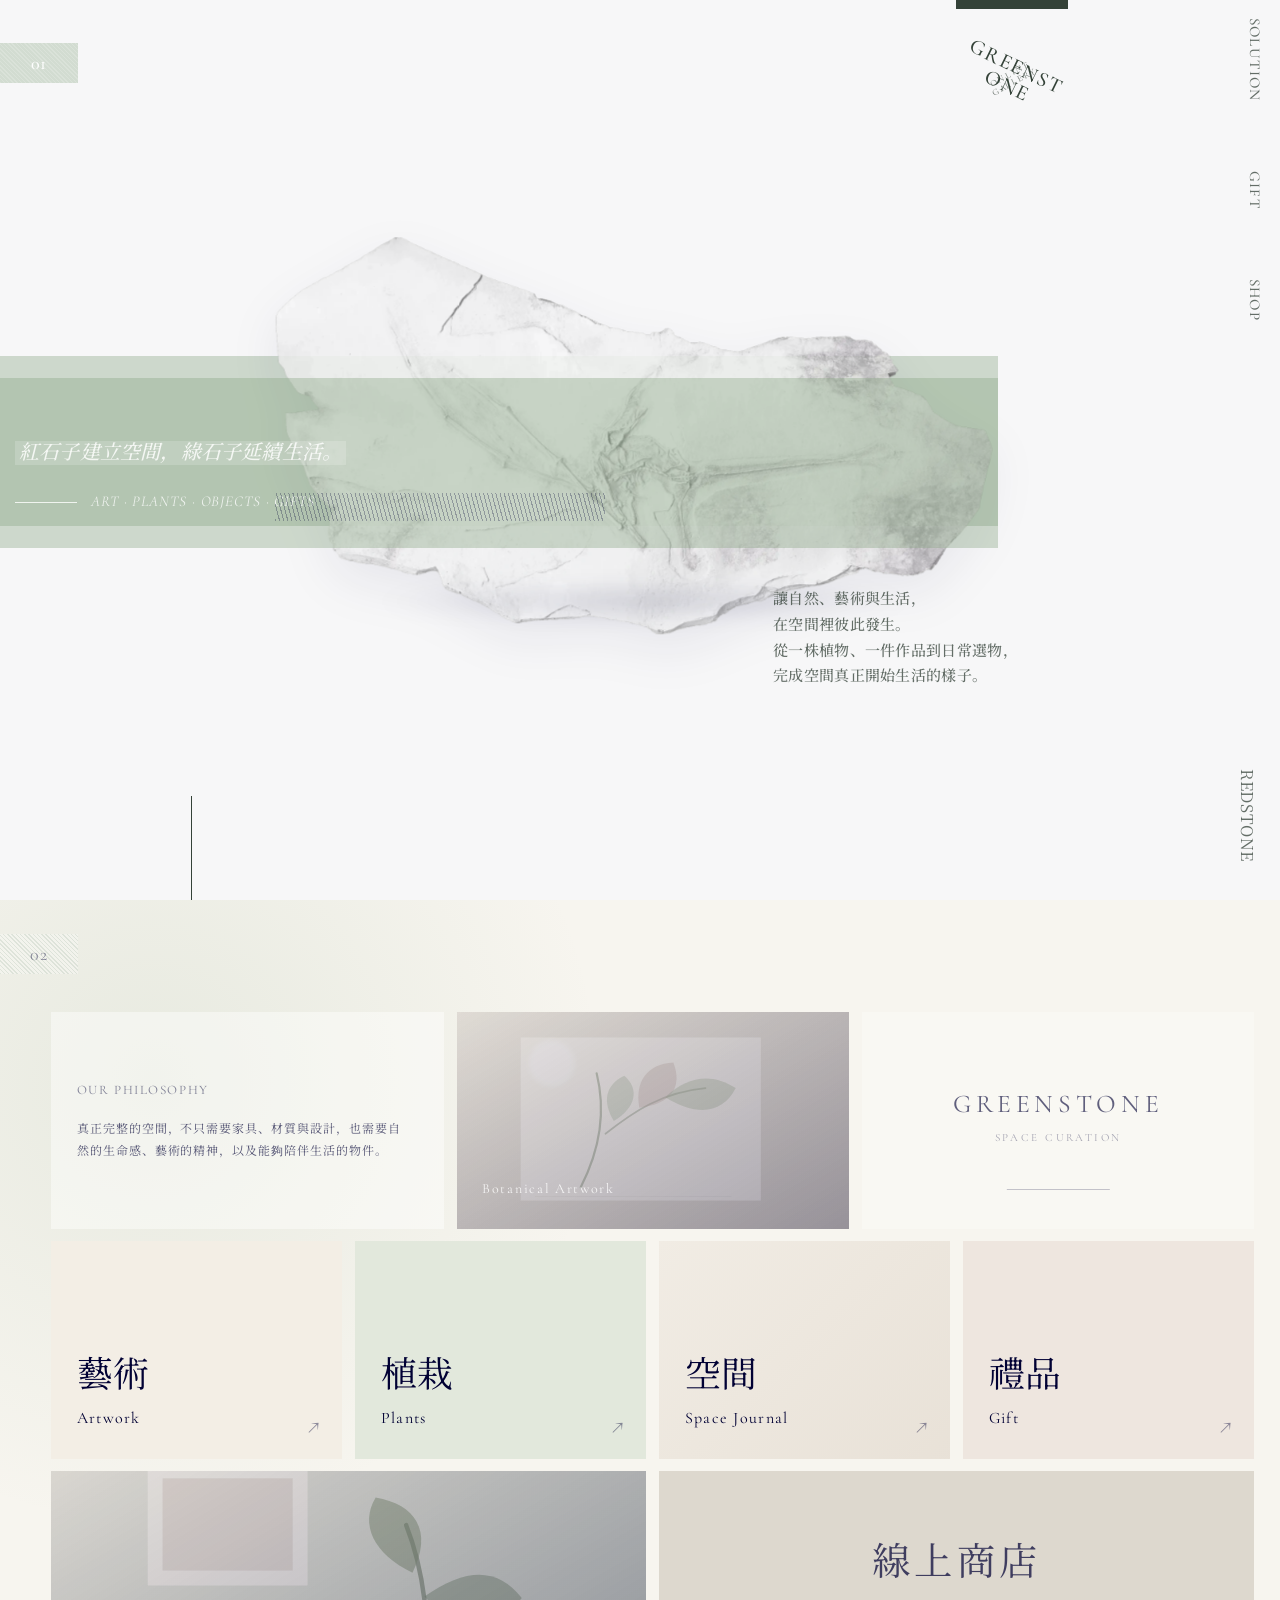
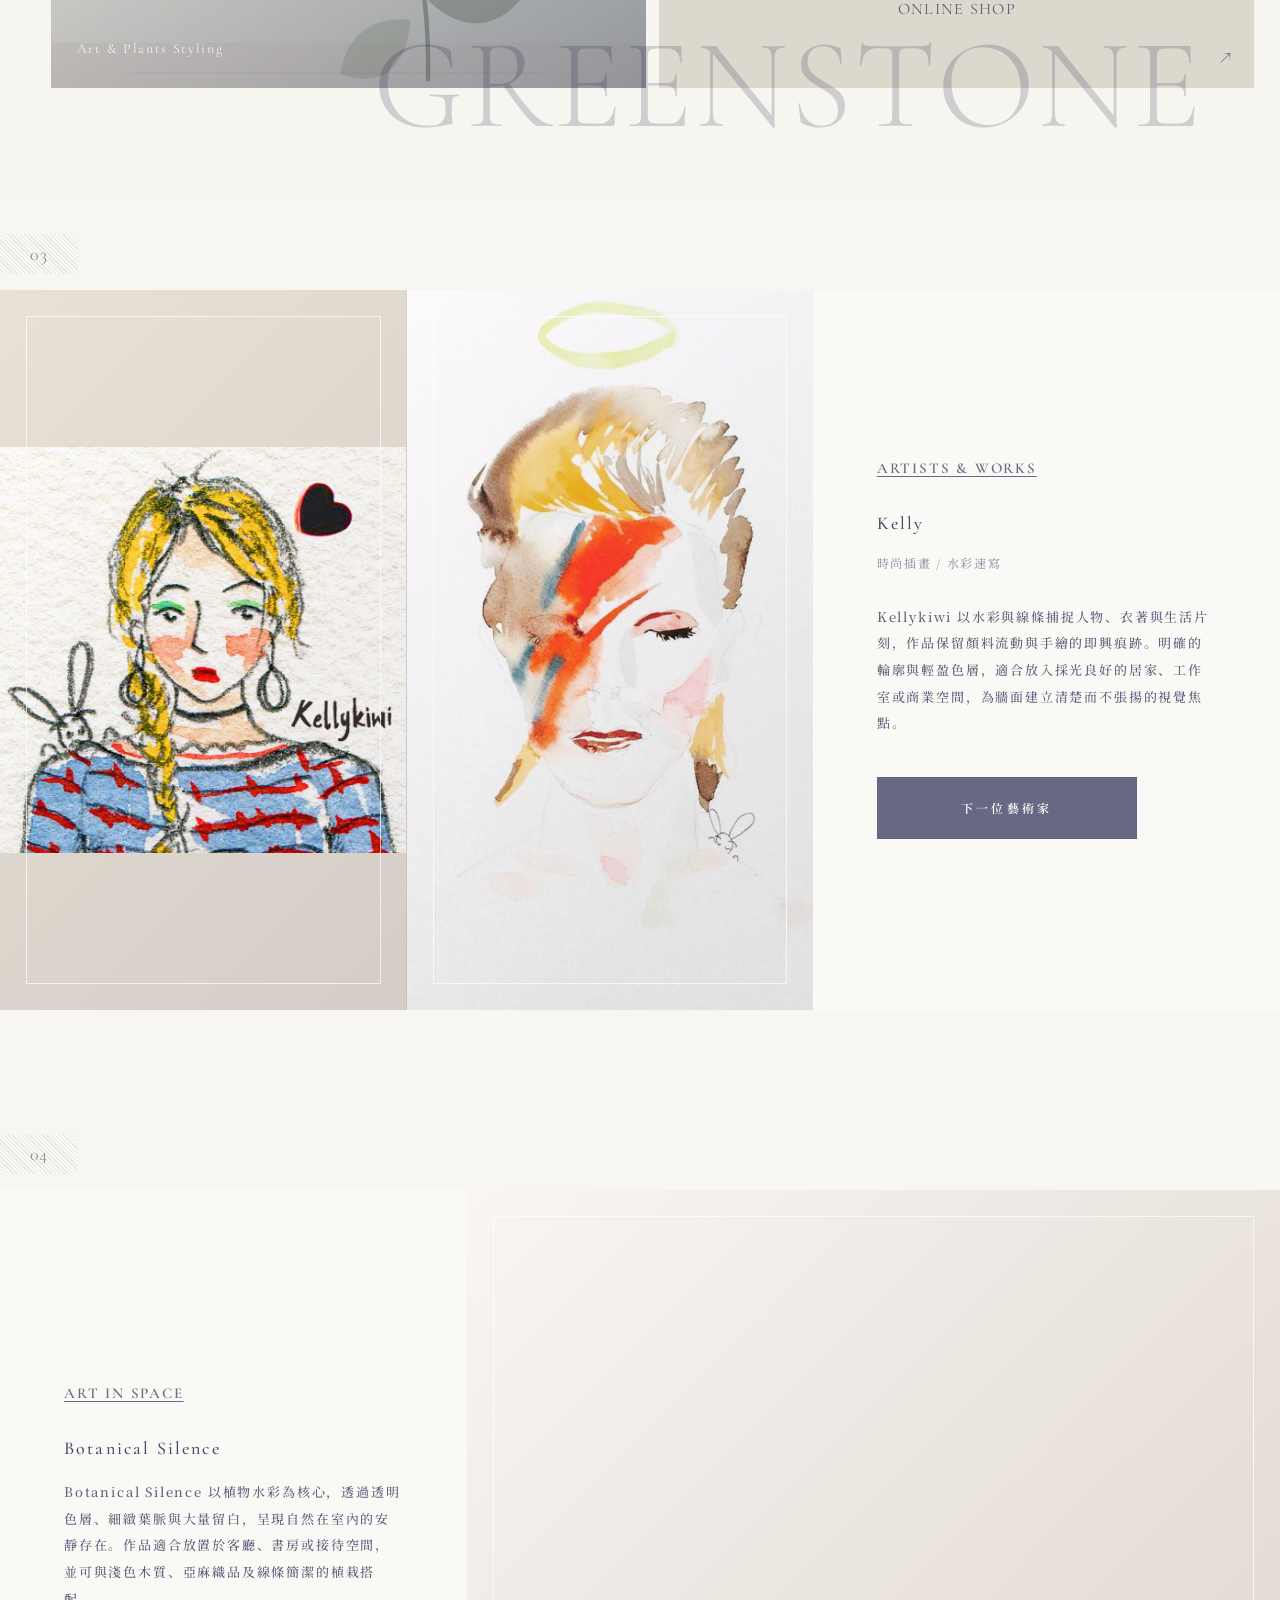
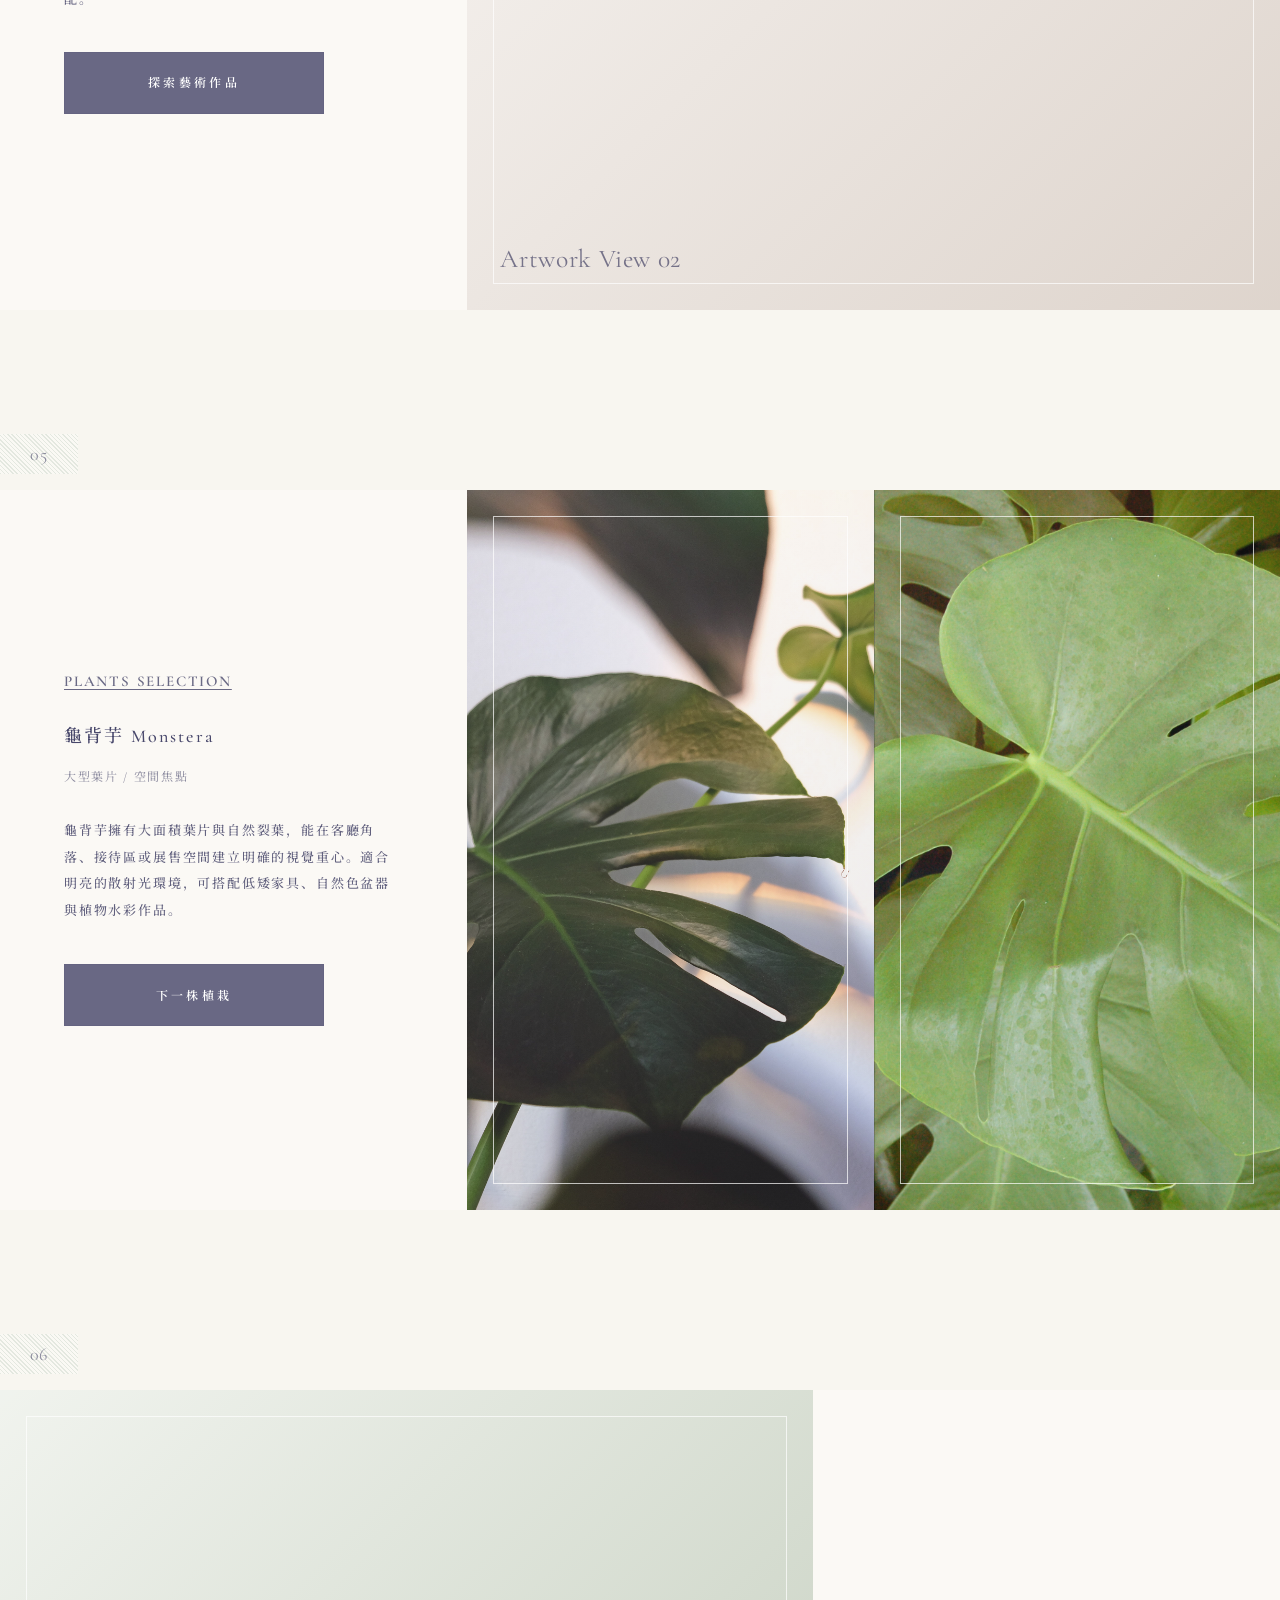
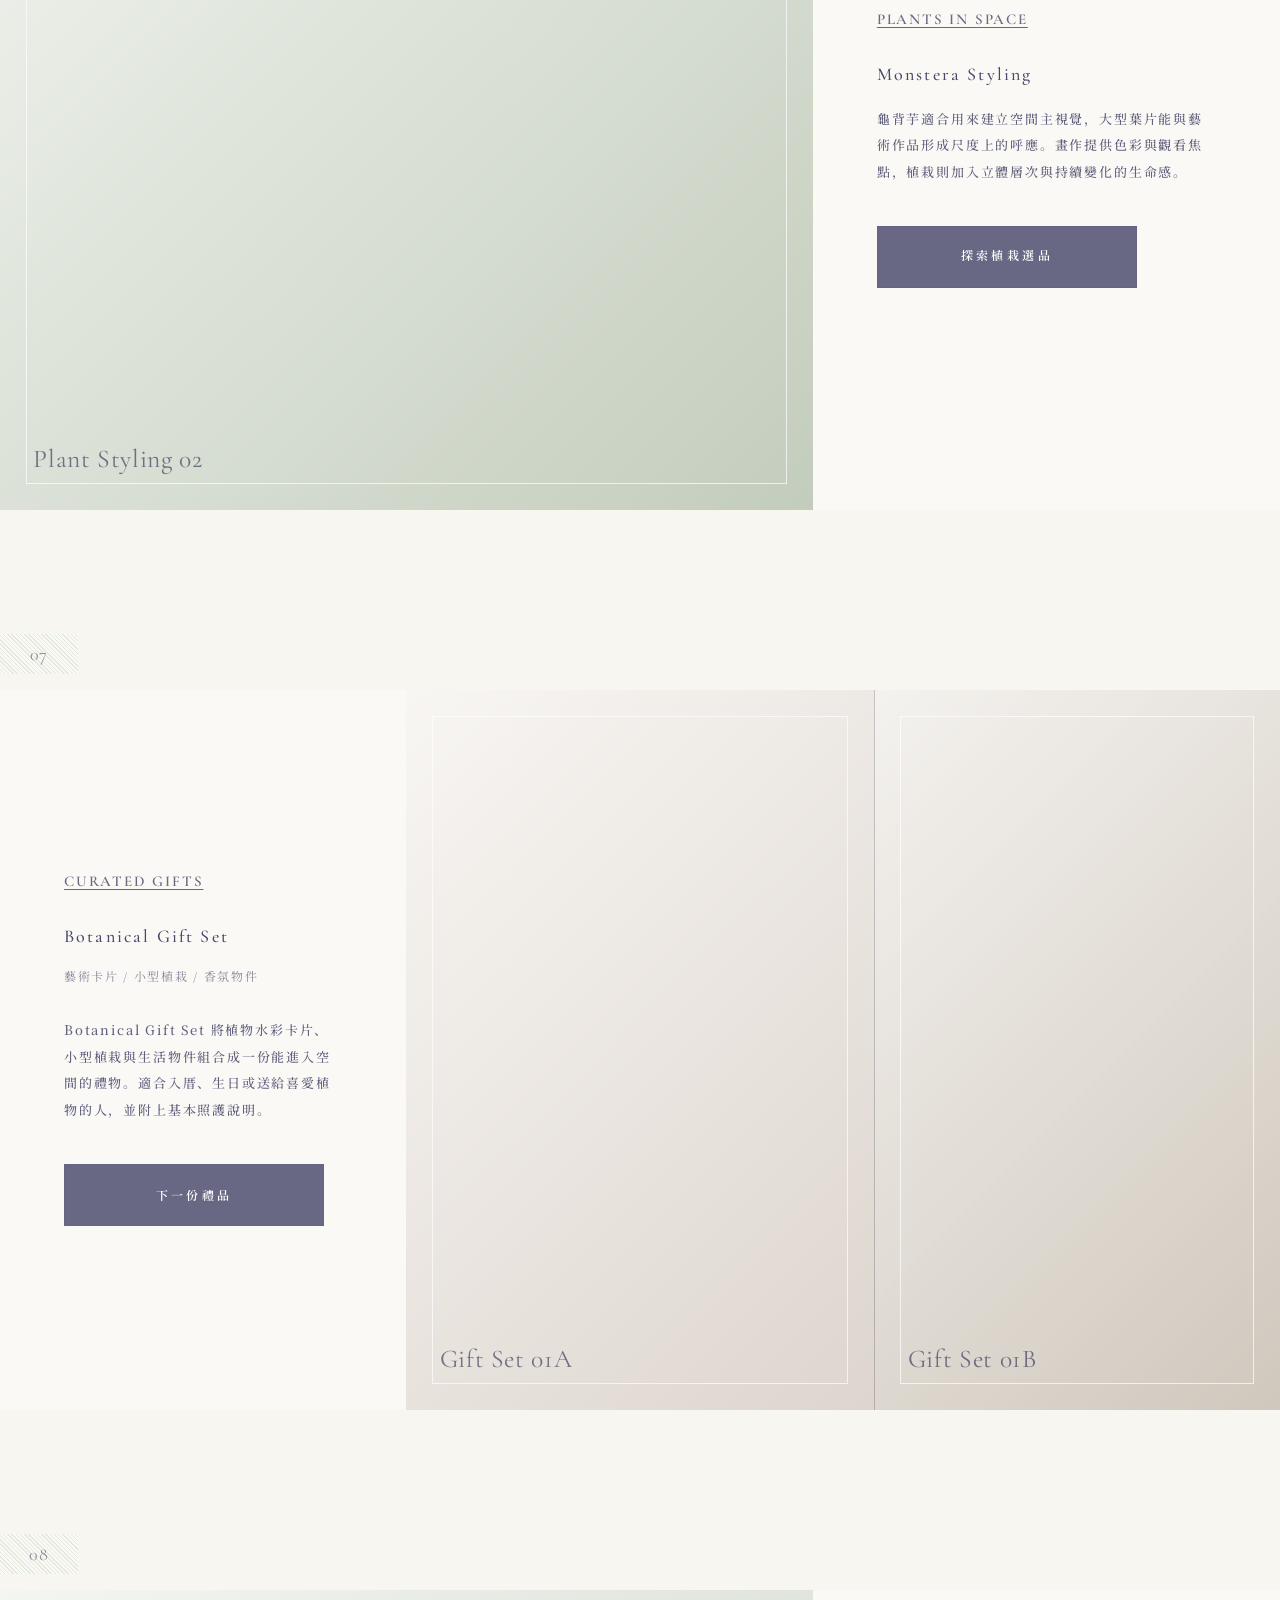
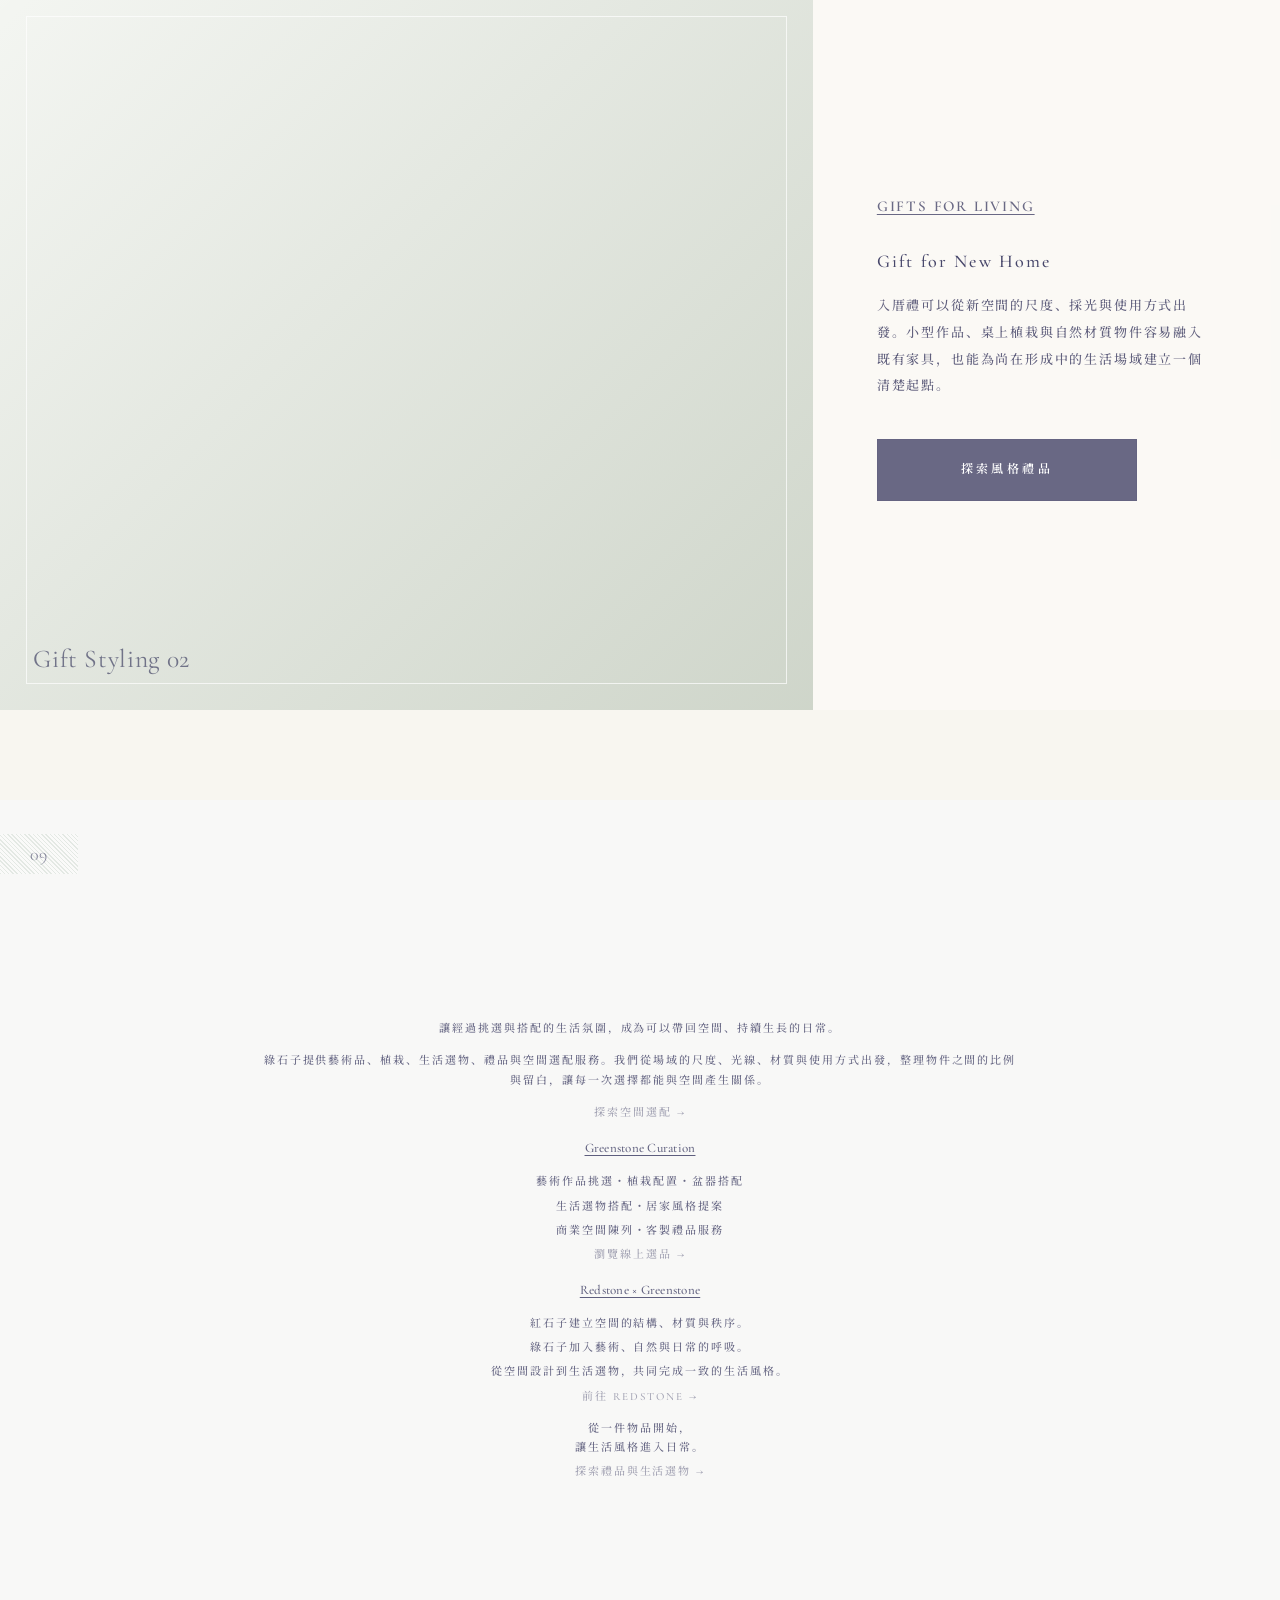
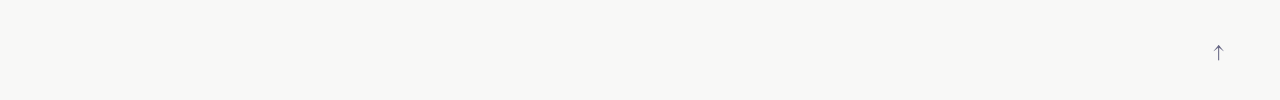
==== commit a9454c10: "Update Greenstone website copy and layouts" ====
--- a/index.html
+++ b/index.html
@@ -1,21 +1,21 @@
 <!DOCTYPE html>
-<html lang="ja">
+<html lang="zh-Hant">
 <head>
   <meta charset="UTF-8">
   <meta name="viewport" content="width=device-width, initial-scale=1.0">
-  <title>Project Management │ ALFALFA DESIGN STUDIO</title>
-  <meta name="description" content="Project management hero page inspired by the first section of ALFALFA DESIGN STUDIO.">
+  <title>GREENSTONE 綠石子｜植栽、藝術與生活選物的空間策展</title>
+  <meta name="description" content="綠石子透過植栽、藝術作品、生活選物與禮品，為居家與商業空間建立自然氣息、藝術層次與一致的生活氛圍。">
   <link rel="preconnect" href="https://fonts.googleapis.com">
   <link rel="preconnect" href="https://fonts.gstatic.com" crossorigin>
   <link href="https://fonts.googleapis.com/css2?family=Cormorant+Garamond:wght@300;400;500&family=Noto+Serif+JP:wght@400;500;600&family=Noto+Sans+JP:wght@400;500;700&display=swap" rel="stylesheet">
-  <link rel="stylesheet" href="style.css">
+  <link rel="stylesheet" href="style.css?v=hero-tone-02">
 </head>
 <body>
   <main id="top">
-    <section class="firstView" aria-label="ALFALFA DESIGN STUDIO first view">
+    <section class="firstView" aria-label="GREENSTONE 綠石子品牌首頁">
       <div class="firstView_badge" aria-hidden="true">01</div>
 
-      <a class="firstView_mark" href="#top" aria-label="ALFALFA DESIGN STUDIO">
+      <a class="firstView_mark" href="#top" aria-label="GREENSTONE 綠石子">
         <strong>GREENSTONE</strong>
         <span>ONLINE<br>GALLERY</span>
       </a>
@@ -40,17 +40,17 @@
         </figure>
 
         <p class="firstView_text parallax1">
-          A well-designed process leads to meaningful results.<br>
-          We bring project direction skills to creative work—<br>
-          as producers, directors, editors,<br>
-          PR professionals, and planners.
+          讓自然、藝術與生活，<br>
+          在空間裡彼此發生。<br>
+          從一株植物、一件作品到日常選物，<br>
+          完成空間真正開始生活的樣子。
         </p>
 
-        <div class="firstView_hello parallax1">HELLO</div>
+        <div class="firstView_hello parallax1">GREENSTONE</div>
 
         <div class="firstView_quote firstView_quote-b parallax2" aria-hidden="true">
-          <p>If you’re happy and you know it, clap your hands.</p>
-          <span>Blue Spring（2002）</span>
+          <p>紅石子建立空間，綠石子延續生活。</p>
+          <span>ART · PLANTS · OBJECTS · GIFTS</span>
           <i></i>
         </div>
       </div>
@@ -60,15 +60,15 @@
       <div class="section-index">02</div>
       <div class="features-grid">
         <article class="feature-cell feature-copy feature-concept">
-          <span class="cell-kicker">Concept</span>
-          <p>藝術、植栽與空間不是分開存在的物件，而是共同形成生活氣質的元素。</p>
+          <span class="cell-kicker">Our Philosophy</span>
+          <p>真正完整的空間，不只需要家具、材質與設計，也需要自然的生命感、藝術的精神，以及能夠陪伴生活的物件。</p>
         </article>
         <div class="feature-cell feature-visual feature-visual-art" aria-hidden="true">
           <span>Botanical Artwork</span>
         </div>
         <div class="feature-cell feature-brand" aria-hidden="true">
           <strong>GREENSTONE</strong>
-          <small>Curated Gallery</small>
+          <small>Space Curation</small>
         </div>
         <a class="feature-cell feature-link feature-link-art" href="#artwork">
           <span>藝術</span>
@@ -80,7 +80,7 @@
         </a>
         <a class="feature-cell feature-link feature-link-space" href="space.html">
           <span>空間</span>
-          <small>Solution</small>
+          <small>Space Journal</small>
         </a>
         <a class="feature-cell feature-link feature-link-gift" href="gift.html">
           <span>禮品</span>
@@ -103,21 +103,21 @@
       <figure class="gallery-panel image-panel" data-artist-portrait></figure>
       <figure class="gallery-panel image-panel" data-artist-artwork></figure>
       <article class="gallery-panel text-panel">
-        <p class="section-label">Artist</p>
+        <p class="section-label">Artists &amp; Works</p>
         <h2 id="artwork-title" data-artist-name></h2>
         <p class="item-type" data-artist-type></p>
         <p class="item-description" data-artist-description></p>
-        <button class="gallery-button" type="button" data-slider-next="artist">Next Artist</button>
+        <button class="gallery-button" type="button" data-slider-next="artist">下一位藝術家</button>
       </article>
     </section>
 
     <section id="artwork-detail" class="gallery-section slider-section artwork-detail-slider" aria-labelledby="artwork-detail-title">
       <div class="section-index">04</div>
       <article class="gallery-panel text-panel">
-        <p class="section-label">Artwork Value</p>
+        <p class="section-label">Art in Space</p>
         <h2 id="artwork-detail-title" data-artwork-title></h2>
         <p class="item-description" data-artwork-description></p>
-        <a class="gallery-button" href="shop.html#藝術商品區塊">View Art Shop</a>
+        <a class="gallery-button" href="shop.html#藝術商品區塊">探索藝術作品</a>
       </article>
       <figure class="gallery-panel image-panel wide-image-panel" data-artwork-image></figure>
     </section>
@@ -126,11 +126,11 @@
       <span id="植栽介紹區塊" class="anchor-target" aria-hidden="true"></span>
       <div class="section-index">05</div>
       <article class="gallery-panel text-panel">
-        <p class="section-label">Plants</p>
+        <p class="section-label">Plants Selection</p>
         <h2 id="plants-title" data-plant-name></h2>
         <p class="item-type" data-plant-type></p>
         <p class="item-description" data-plant-description></p>
-        <button class="gallery-button" type="button" data-slider-next="plant">Next Plant</button>
+        <button class="gallery-button" type="button" data-slider-next="plant">下一株植栽</button>
       </article>
       <figure class="gallery-panel image-panel" data-plant-image-one></figure>
       <figure class="gallery-panel image-panel" data-plant-image-two></figure>
@@ -140,10 +140,10 @@
       <div class="section-index">06</div>
       <figure class="gallery-panel image-panel wide-image-panel" data-plant-detail-image></figure>
       <article class="gallery-panel text-panel">
-        <p class="section-label">Plant Styling</p>
+        <p class="section-label">Plants in Space</p>
         <h2 id="plants-detail-title" data-plant-detail-title></h2>
         <p class="item-description" data-plant-detail-description></p>
-        <a class="gallery-button" href="shop.html#植栽商品區塊">View Plant Shop</a>
+        <a class="gallery-button" href="shop.html#植栽商品區塊">探索植栽選品</a>
       </article>
     </section>
 
@@ -151,11 +151,11 @@
       <span id="禮品介紹區塊" class="anchor-target" aria-hidden="true"></span>
       <div class="section-index">07</div>
       <article class="gallery-panel text-panel">
-        <p class="section-label">Gifts</p>
+        <p class="section-label">Curated Gifts</p>
         <h2 id="gifts-title" data-gift-name></h2>
         <p class="item-type" data-gift-type></p>
         <p class="item-description" data-gift-description></p>
-        <button class="gallery-button" type="button" data-slider-next="gift">Next Gift</button>
+        <button class="gallery-button" type="button" data-slider-next="gift">下一份禮品</button>
       </article>
       <figure class="gallery-panel image-panel" data-gift-image-one></figure>
       <figure class="gallery-panel image-panel" data-gift-image-two></figure>
@@ -165,42 +165,40 @@
       <div class="section-index">08</div>
       <figure class="gallery-panel image-panel wide-image-panel" data-gift-detail-image></figure>
       <article class="gallery-panel text-panel">
-        <p class="section-label">Gift Styling</p>
+        <p class="section-label">Gifts for Living</p>
         <h2 id="gifts-detail-title" data-gift-detail-title></h2>
         <p class="item-description" data-gift-detail-description></p>
-        <a class="gallery-button" href="shop.html#禮品商品區塊">View Gift Shop</a>
+        <a class="gallery-button" href="gift.html">探索風格禮品</a>
       </article>
     </section>
 
     <section id="contact" class="gallery-section contact-section" aria-labelledby="contact-title">
       <div class="section-index">09</div>
       <div class="contact-center">
-        <p id="contact-title" class="contact-lead">GREENSTONE 是一個關於藝術品、植栽與空間搭配的線上藝廊。</p>
-        <p class="contact-intro">我們相信作品、植物與空間之間可以形成安靜而持久的關係。每一次選件與配置，都從場域的光線、使用者的生活節奏，以及物件本身的質感開始。</p>
-        <a class="contact-url" href="https://greenstone.example" target="_blank" rel="noreferrer">https://greenstone.example</a>
+        <p id="contact-title" class="contact-lead">讓經過挑選與搭配的生活氛圍，成為可以帶回空間、持續生長的日常。</p>
+        <p class="contact-intro">綠石子提供藝術品、植栽、生活選物、禮品與空間選配服務。我們從場域的尺度、光線、材質與使用方式出發，整理物件之間的比例與留白，讓每一次選擇都能與空間產生關係。</p>
+        <a class="contact-url" href="space.html">探索空間選配 →</a>
 
         <a class="back-to-top" href="#top" aria-label="Back to top">↑</a>
 
-        <section class="contact-block" aria-label="Gallery information">
-          <h3>Greenstone Online Gallery</h3>
-          <p>藝術品・植栽・空間配套</p>
-          <p>〒000-0000  台北市中山區範例路 316</p>
-          <p>TEL　02-0000-0135</p>
-          <p>MAIL　hello@greenstone.example</p>
-          <a href="https://instagram.com/" target="_blank" rel="noreferrer">@greenstone_gallery</a>
+        <section class="contact-block" aria-label="GREENSTONE 服務內容">
+          <h3>Greenstone Curation</h3>
+          <p>藝術作品挑選・植栽配置・盆器搭配</p>
+          <p>生活選物搭配・居家風格提案</p>
+          <p>商業空間陳列・客製禮品服務</p>
+          <a href="shop.html">瀏覽線上選品 →</a>
         </section>
 
-        <section class="contact-block" aria-label="Sales information">
-          <h3>製造販售元</h3>
-          <p>Greenstone Studio</p>
-          <p>〒000-0000  台北市大安區範例街 1123-3</p>
-          <p>TEL：02-0000-8181</p>
-          <p>FAX：02-0000-8182</p>
-          <a href="https://greenstone.example/shop" target="_blank" rel="noreferrer">https://greenstone.example/shop</a>
+        <section class="contact-block" aria-label="REDSTONE 與 GREENSTONE 品牌關係">
+          <h3>Redstone × Greenstone</h3>
+          <p>紅石子建立空間的結構、材質與秩序。</p>
+          <p>綠石子加入藝術、自然與日常的呼吸。</p>
+          <p>從空間設計到生活選物，共同完成一致的生活風格。</p>
+          <a href="https://redstonetw.com/" target="_blank" rel="noreferrer">前往 REDSTONE →</a>
         </section>
 
-        <p class="contact-footnote">「Greenstone products」是<br>將日常空間重新整理的一項提案。</p>
-        <a class="contact-url" href="https://greenstone.example/products" target="_blank" rel="noreferrer">https://greenstone.example/products</a>
+        <p class="contact-footnote">從一件物品開始，<br>讓生活風格進入日常。</p>
+        <a class="contact-url" href="gift.html">探索禮品與生活選物 →</a>
       </div>
     </section>
   </main>
--- a/style.css
+++ b/style.css
@@ -6,6 +6,239 @@
   --color-secondary: #b8c9b4;
   --color-band: rgba(137, 166, 132, 0.38);
   --side-space: clamp(22px, 6vw, 88px);
+}
+
+/* Space journal and gift page content expansion */
+.space-archive-intro,
+.gift-intro {
+  width: min(820px, calc(100% - (var(--side-space) * 2)));
+  margin: 0 auto;
+  padding: 0 0 clamp(56px, 7vw, 88px);
+}
+
+.space-archive-intro p,
+.gift-intro > p {
+  margin: 0 0 18px;
+  color: rgba(1, 1, 52, 0.62);
+  font-size: clamp(14px, 1.05vw, 17px);
+  line-height: 2.15;
+}
+
+.space-archive-intro p:first-child,
+.gift-intro .gift-intro-lead {
+  color: var(--color-text);
+  font-size: clamp(20px, 2vw, 30px);
+  line-height: 1.75;
+}
+
+.space-category-nav button {
+  position: relative;
+  padding: 0 0 10px;
+  appearance: none;
+  color: inherit;
+  background: transparent;
+  border: 0;
+  cursor: pointer;
+  font: inherit;
+}
+
+.space-category-nav button:not(:last-child)::after {
+  content: "·";
+  position: absolute;
+  right: calc(clamp(18px, 2.8vw, 34px) * -0.62);
+  color: rgba(1, 1, 52, 0.22);
+}
+
+.space-category-nav button.is-active {
+  color: rgba(1, 1, 52, 0.72);
+}
+
+.space-category-nav button.is-active::before {
+  content: "";
+  position: absolute;
+  right: 0;
+  bottom: 0;
+  left: 0;
+  height: 1px;
+  background: currentColor;
+}
+
+.space-post-card[hidden] { display: none; }
+
+.gift-selection-image-business {
+  --gift-selection-bg: linear-gradient(135deg, #43534a 0 36%, #d4c5ab 36% 58%, #f1ece2 58% 100%);
+}
+
+.space-post-meta {
+  margin-bottom: 10px !important;
+  color: var(--color-accent) !important;
+  font-family: "Cormorant Garamond", "Noto Serif JP", serif;
+  font-size: 12px !important;
+  font-weight: 500;
+  letter-spacing: 0.14em !important;
+}
+
+.space-article-detail summary {
+  width: max-content;
+  color: #000000;
+  cursor: pointer;
+  font-family: "Cormorant Garamond", "Noto Serif JP", serif;
+  font-size: 13px;
+  font-weight: 500;
+  letter-spacing: 0.12em;
+  list-style: none;
+}
+
+.space-article-detail summary::-webkit-details-marker { display: none; }
+.space-article-detail summary::after { content: " +"; }
+.space-article-detail[open] summary::after { content: " −"; }
+
+.space-article-detail > div {
+  margin-top: 24px;
+  padding: 24px 0 4px;
+  border-top: 1px solid rgba(1, 1, 52, 0.12);
+}
+
+.space-article-detail h4 {
+  margin: 0 0 8px;
+  color: #000000;
+  font-size: 15px;
+  font-weight: 500;
+  letter-spacing: 0.06em;
+}
+
+.space-empty-message {
+  padding: 80px var(--side-space) 120px;
+  color: rgba(1, 1, 52, 0.5);
+  text-align: center;
+}
+
+.gift-section-heading,
+.gift-combinations,
+.gift-custom,
+.gift-footer-cta {
+  width: min(1080px, calc(100% - (var(--side-space) * 2)));
+  margin: 0 auto;
+}
+
+.gift-section-heading { padding-bottom: 28px; }
+.gift-section-heading p {
+  margin: 0 0 8px;
+  color: var(--color-accent);
+  font-family: "Cormorant Garamond", serif;
+  font-size: 12px;
+  letter-spacing: 0.16em;
+}
+
+.gift-section-heading h2,
+.gift-custom h2,
+.gift-footer-cta h2 {
+  margin: 0;
+  color: #000000;
+  font-size: clamp(25px, 2.6vw, 38px);
+  font-weight: 500;
+  line-height: 1.6;
+}
+
+.gift-combinations,
+.gift-custom,
+.gift-footer-cta {
+  padding: clamp(72px, 9vw, 116px) 0;
+  border-top: 1px solid rgba(1, 1, 52, 0.1);
+}
+
+.gift-combination-grid {
+  display: grid;
+  grid-template-columns: repeat(3, minmax(0, 1fr));
+  gap: clamp(28px, 4vw, 56px);
+}
+
+.gift-combination-grid article > span,
+.gift-custom li > span {
+  color: rgba(1, 1, 52, 0.34);
+  font-family: "Cormorant Garamond", serif;
+  letter-spacing: 0.14em;
+}
+
+.gift-combination-grid h3 {
+  margin: 18px 0 12px;
+  color: #000000;
+  font-size: clamp(18px, 1.5vw, 23px);
+  font-weight: 500;
+}
+
+.gift-combination-grid p,
+.gift-custom p {
+  margin: 0;
+  color: rgba(1, 1, 52, 0.58);
+  font-size: 14px;
+  line-height: 2;
+}
+
+.gift-custom {
+  display: grid;
+  grid-template-columns: minmax(0, 0.9fr) minmax(320px, 1.1fr);
+  gap: clamp(48px, 8vw, 110px);
+}
+
+.gift-custom h2 { margin-bottom: 20px; }
+.gift-custom .gallery-button,
+.gift-intro .gallery-button { margin-top: 26px; }
+.gift-custom ol { margin: 0; padding: 0; list-style: none; }
+
+.gift-custom li {
+  padding: 18px 0;
+  display: grid;
+  grid-template-columns: 44px 120px 1fr;
+  gap: 16px;
+  align-items: baseline;
+  border-bottom: 1px solid rgba(1, 1, 52, 0.1);
+}
+
+.gift-custom li strong { color: #000000; font-weight: 500; }
+.gift-footer-cta > p { margin: 0 0 12px; color: var(--color-accent); }
+.gift-footer-cta h2 { max-width: 880px; font-size: clamp(22px, 2.2vw, 32px); }
+
+.gift-footer-cta > div {
+  margin-top: 30px;
+  display: flex;
+  align-items: center;
+  gap: 28px;
+}
+
+.gift-text-link { color: #000000; font-size: 13px; letter-spacing: 0.1em; }
+
+@media (max-width: 800px) {
+  .gift-combination-grid,
+  .gift-custom { grid-template-columns: 1fr; }
+  .space-category-nav button:not(:last-child)::after { display: none; }
+  .gift-custom li { grid-template-columns: 40px 1fr; }
+  .gift-custom li p { grid-column: 2; }
+  .gift-footer-cta > div { align-items: flex-start; flex-direction: column; }
+
+  .contact-section {
+    height: auto;
+    min-height: 100svh;
+    padding: 72px var(--side-space) 80px;
+    overflow: visible;
+  }
+
+  .contact-center {
+    max-height: none;
+    grid-template-columns: 1fr;
+    line-height: 1.9;
+  }
+
+  .contact-lead,
+  .contact-intro,
+  .contact-center > .contact-url,
+  .contact-footnote {
+    grid-column: 1;
+  }
+
+  .contact-block {
+    margin-top: 34px;
+  }
 }
 
 * {
@@ -59,6 +292,25 @@
   isolation: isolate;
 }
 
+.firstView_mark,
+.firstView_globalNav,
+.firstView_redstone,
+.firstView_text,
+.firstView_hello {
+  color: #344238;
+}
+
+.firstView_mark span,
+.firstView_globalNav,
+.firstView_redstone {
+  color: rgba(52, 66, 56, 0.76);
+}
+
+.firstView_mark::before,
+.firstView_hello::before {
+  background: #344238;
+}
+
 .firstView_visual {
   position: relative;
   min-height: 100svh;
@@ -97,7 +349,7 @@
   height: 112px;
   display: grid;
   place-items: center;
-  color: var(--color-text);
+  color: #344238;
   font-family: "Cormorant Garamond", "Noto Serif JP", serif;
   text-align: center;
 }
@@ -108,7 +360,7 @@
   top: -20px;
   width: 112px;
   height: 9px;
-  background: var(--color-text);
+  background: #344238;
 }
 
 .firstView_mark strong {
@@ -140,7 +392,7 @@
   flex-direction: row;
   align-items: flex-start;
   gap: clamp(48px, 5.4vw, 86px);
-  color: var(--color-text);
+  color: rgba(52, 66, 56, 0.76);
   font-family: "Cormorant Garamond", "Noto Serif JP", serif;
   font-size: clamp(15px, 0.95vw, 18px);
   font-weight: 500;
@@ -164,7 +416,7 @@
   z-index: 9;
   right: 18px;
   bottom: 4.2vh;
-  color: var(--color-text);
+  color: rgba(52, 66, 56, 0.76);
   writing-mode: vertical-rl;
 }
 
@@ -233,7 +485,7 @@
   right: 20.5vw;
   max-width: 520px;
   margin: 0;
-  color: var(--color-text);
+  color: rgba(52, 66, 56, 0.76);
   font-family: "Cormorant Garamond", "Noto Serif JP", serif;
   font-size: clamp(15px, 1.06vw, 20px);
   font-weight: 500;
@@ -251,7 +503,7 @@
   display: flex;
   align-items: center;
   gap: 16px;
-  color: var(--color-text);
+  color: #344238;
   font-family: "Cormorant Garamond", "Noto Serif JP", serif;
   font-size: clamp(18px, 1.15vw, 22px);
   font-weight: 500;
@@ -266,7 +518,7 @@
   content: "";
   width: 132px;
   height: 1px;
-  background: var(--color-text);
+  background: #344238;
 }
 
 .firstView_quote {
@@ -911,29 +1163,40 @@
 }
 
 .contact-section {
+  height: 100vh;
+  height: 100svh;
   min-height: 100vh;
-  padding: clamp(52px, 5vw, 86px) var(--side-space) clamp(80px, 8vw, 128px);
+  min-height: 100svh;
+  padding: clamp(28px, 4vh, 48px) var(--side-space);
+  display: grid;
+  place-items: center;
   background: #f8f8f7;
 }
 
 .contact-center {
   width: min(760px, 100%);
+  max-height: 100%;
   margin: 0 auto;
+  display: grid;
+  grid-template-columns: 1fr;
+  align-items: start;
   color: rgba(1, 1, 52, 0.58);
   text-align: center;
-  font-size: clamp(12px, 0.78vw, 15px);
-  font-weight: 500;
-  line-height: 2.1;
+  font-size: clamp(11px, 0.72vw, 14px);
+  font-weight: 500;
+  line-height: 1.75;
   letter-spacing: 0.18em;
 }
 
 .contact-lead {
-  margin: 0 0 28px;
+  grid-column: 1;
+  margin: 0 0 clamp(10px, 1.5vh, 18px);
 }
 
 .contact-intro {
+  grid-column: 1;
   max-width: 760px;
-  margin: 0 auto 28px;
+  margin: 0 auto clamp(10px, 1.5vh, 18px);
 }
 
 .contact-url {
@@ -943,24 +1206,34 @@
   letter-spacing: 0.18em;
 }
 
+.contact-center > .contact-url {
+  grid-column: 1;
+  justify-self: center;
+}
+
 .back-to-top {
+  position: absolute;
+  right: clamp(20px, 3vw, 44px);
+  bottom: clamp(20px, 3vh, 36px);
   display: grid;
   place-items: center;
   width: 44px;
   height: 44px;
-  margin: clamp(54px, 7vw, 96px) auto clamp(58px, 8vw, 108px);
+  margin: 0;
   color: rgba(1, 1, 52, 0.58);
   font-size: 26px;
   line-height: 1;
 }
 
 .contact-block {
-  margin: 0 auto clamp(54px, 6vw, 84px);
+  width: 100%;
+  margin: clamp(12px, 1.7vh, 20px) auto 0;
+  padding: 0 clamp(8px, 1.5vw, 22px);
 }
 
 .contact-block h3 {
   width: fit-content;
-  margin: 0 auto 28px;
+  margin: 0 auto clamp(10px, 1.5vh, 18px);
   color: rgba(1, 1, 52, 0.62);
   font-size: clamp(13px, 0.82vw, 16px);
   font-weight: 500;
@@ -971,7 +1244,7 @@
 
 .contact-block p,
 .contact-footnote {
-  margin: 0 0 8px;
+  margin: 0 0 5px;
 }
 
 .contact-block a {
@@ -979,7 +1252,8 @@
 }
 
 .contact-footnote {
-  margin-top: clamp(44px, 5vw, 72px);
+  grid-column: 1;
+  margin-top: clamp(10px, 1.4vh, 16px);
 }
 
 .floating-guide {
@@ -1894,3 +2168,29 @@
     display: none;
   }
 }
+
+@media (max-width: 800px) {
+  .contact-section {
+    height: auto;
+    min-height: 100svh;
+    padding: 72px var(--side-space) 80px;
+    overflow: visible;
+  }
+
+  .contact-center {
+    max-height: none;
+    grid-template-columns: 1fr;
+    line-height: 1.9;
+  }
+
+  .contact-lead,
+  .contact-intro,
+  .contact-center > .contact-url,
+  .contact-footnote {
+    grid-column: 1;
+  }
+
+  .contact-block {
+    margin-top: 34px;
+  }
+}
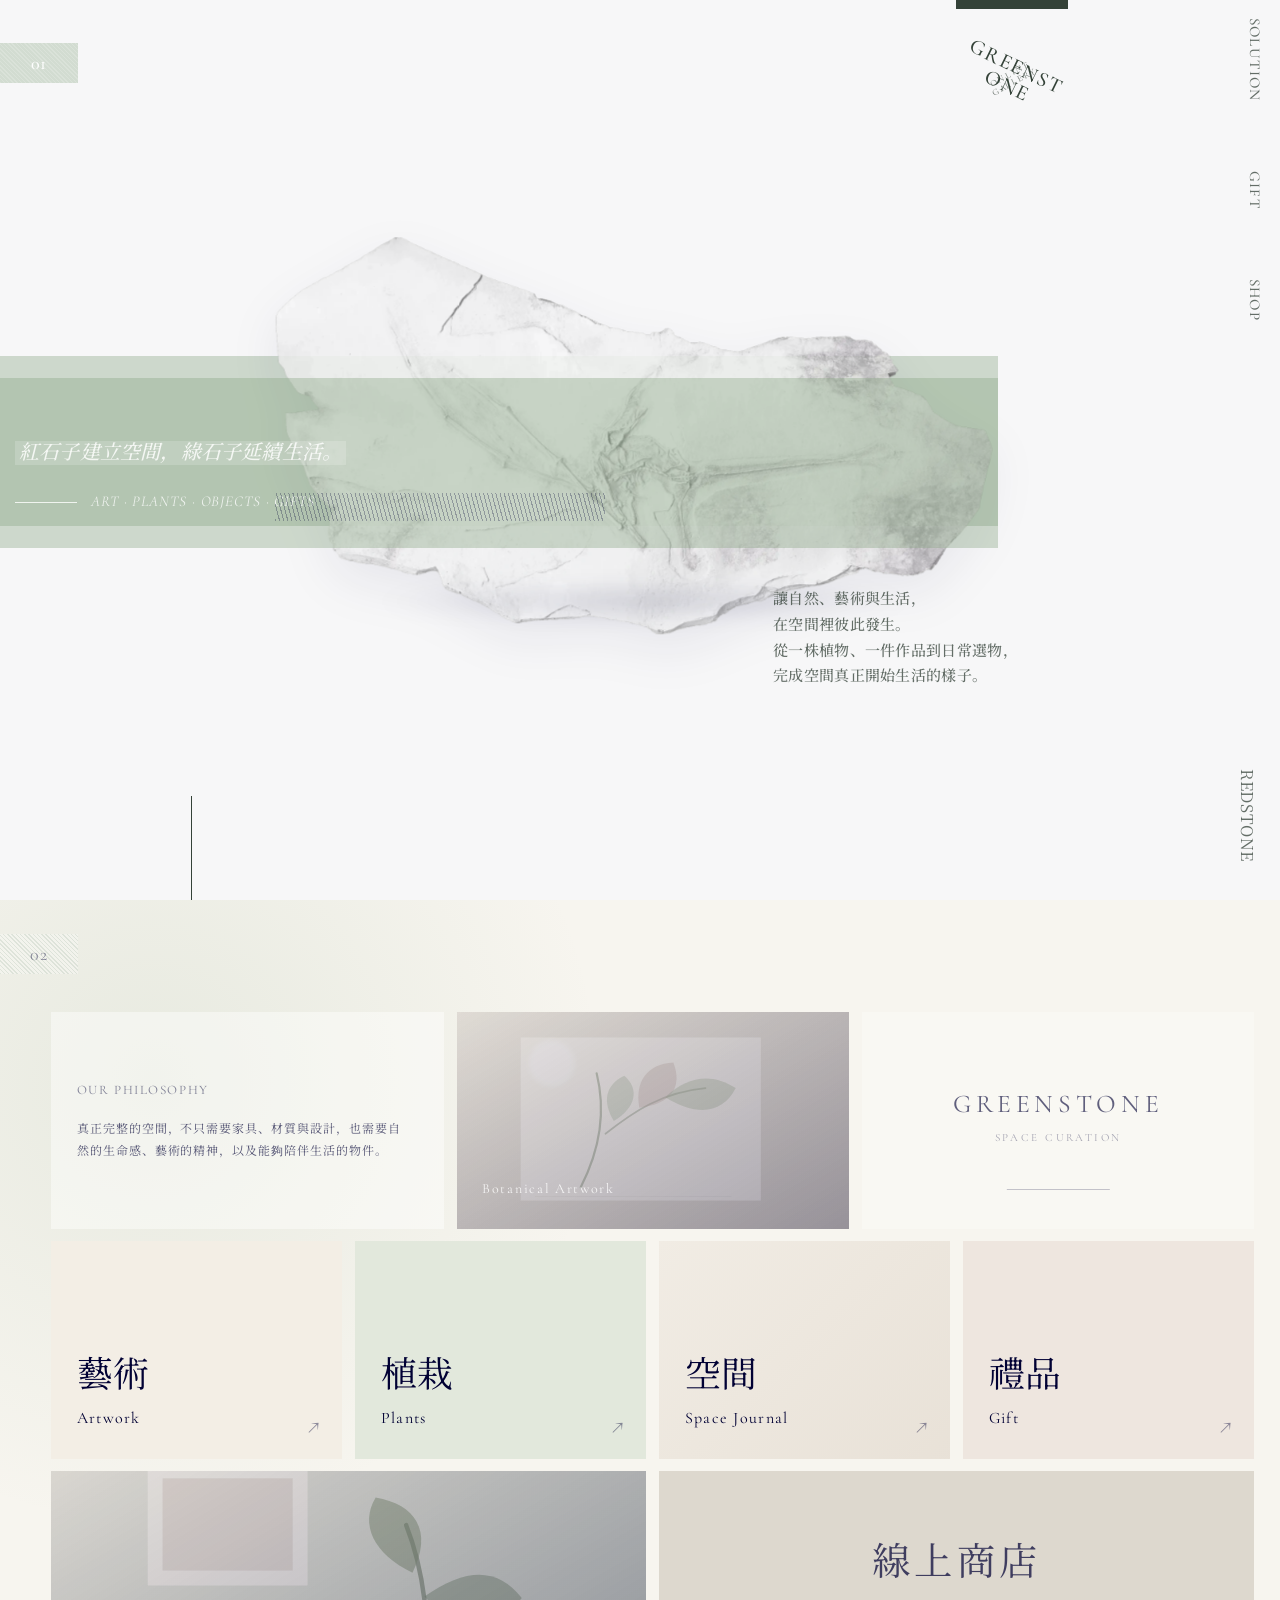
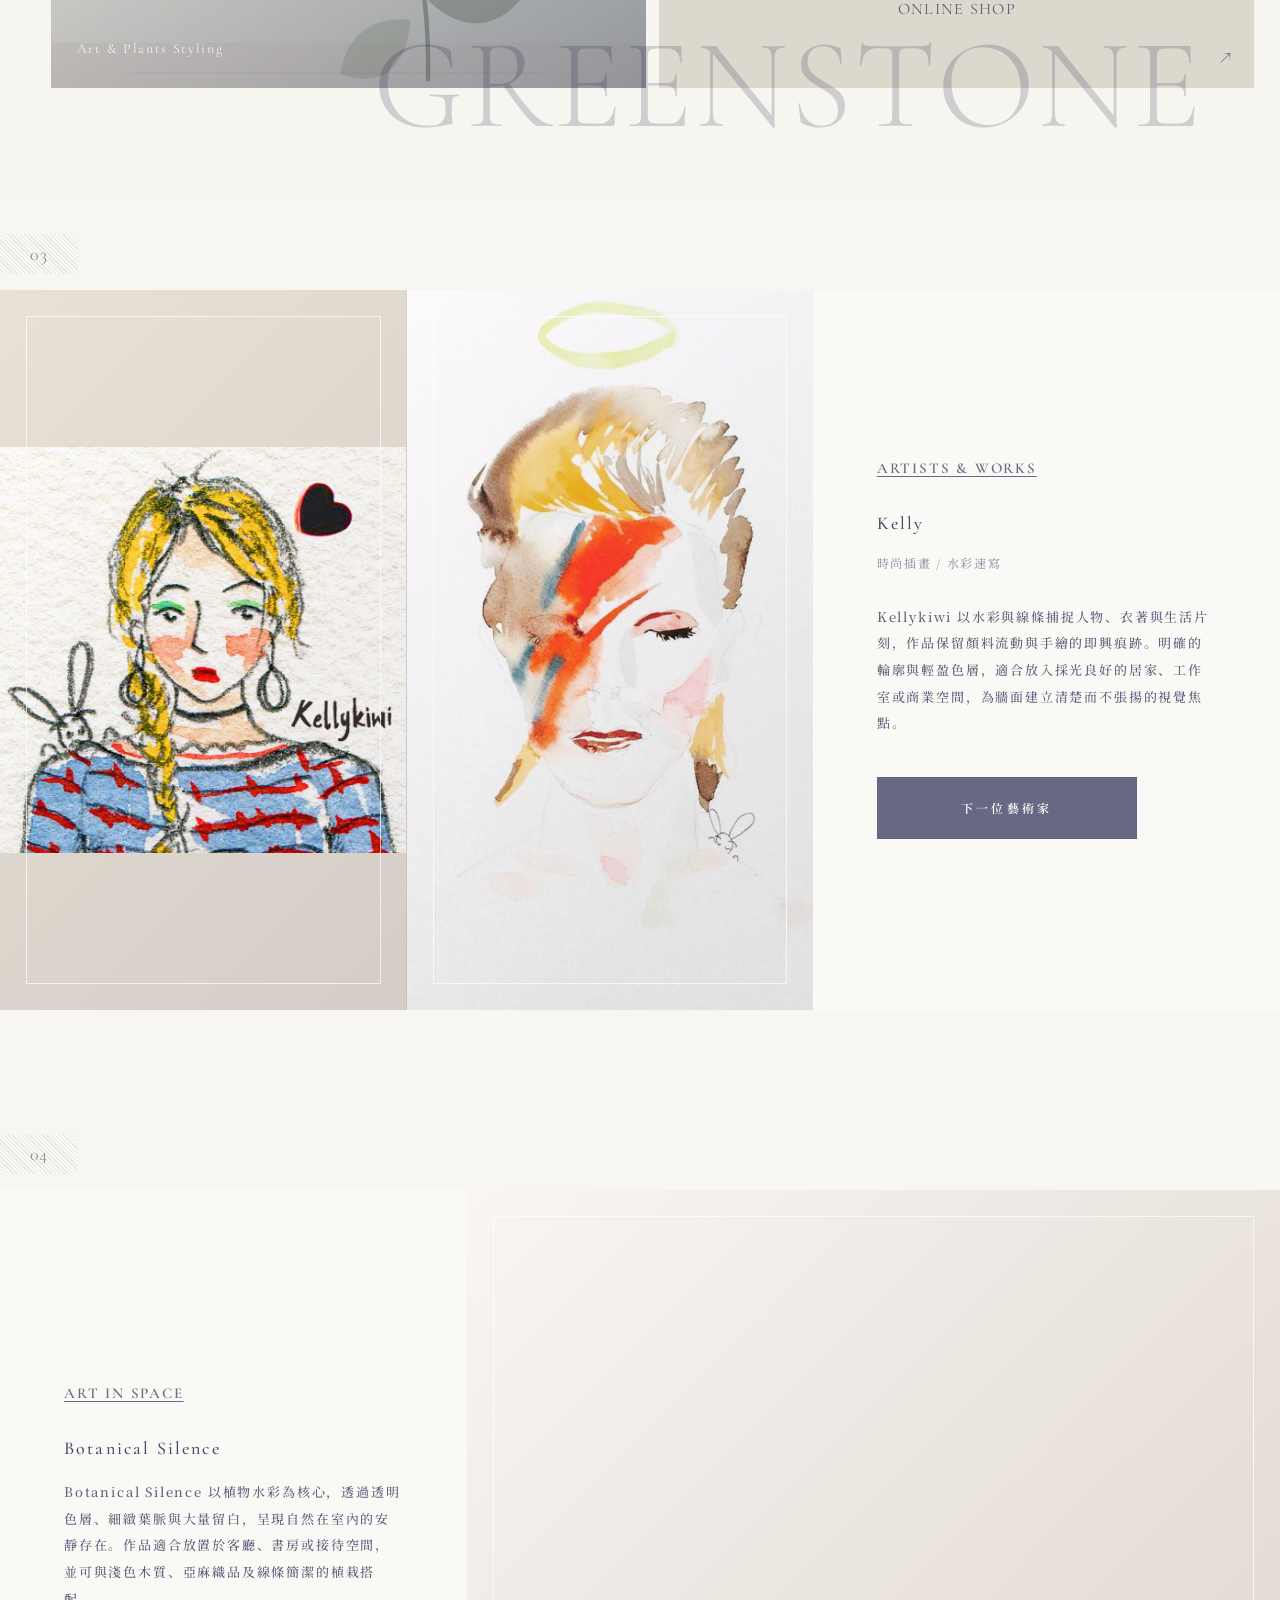
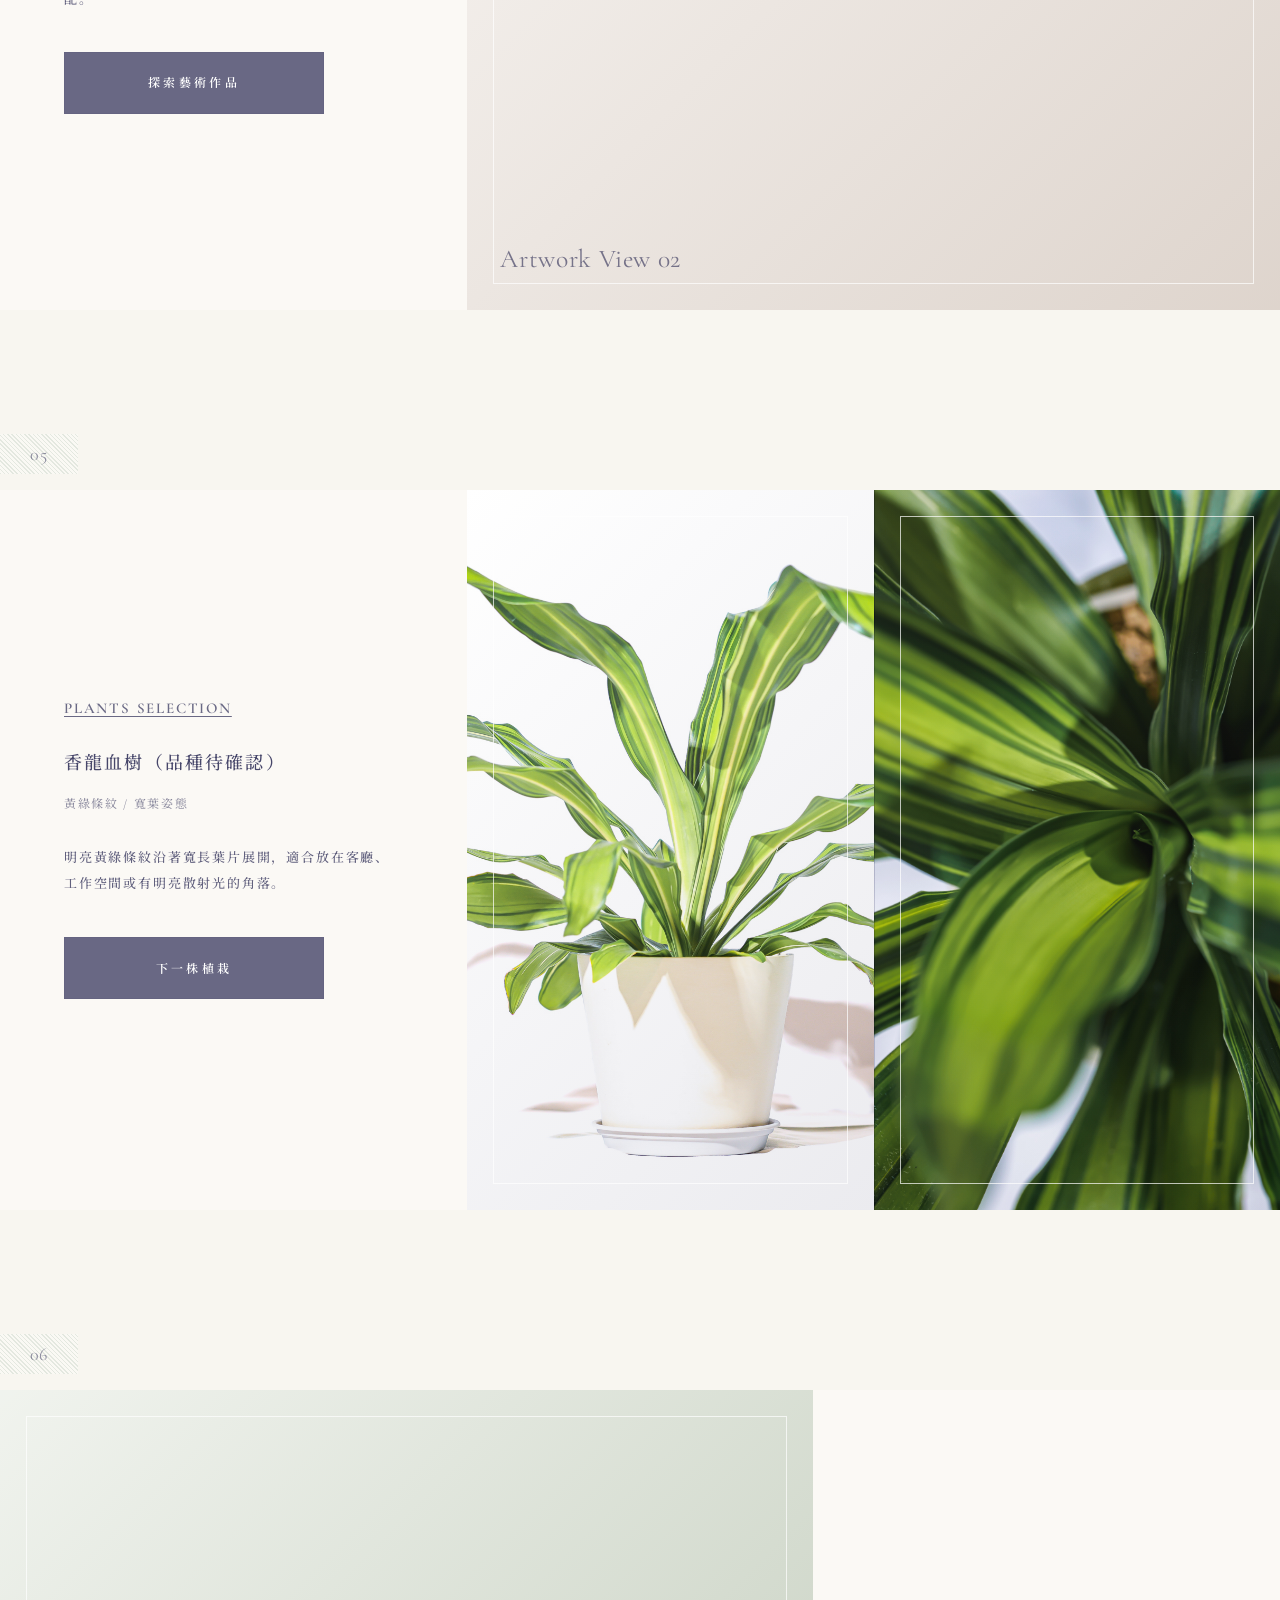
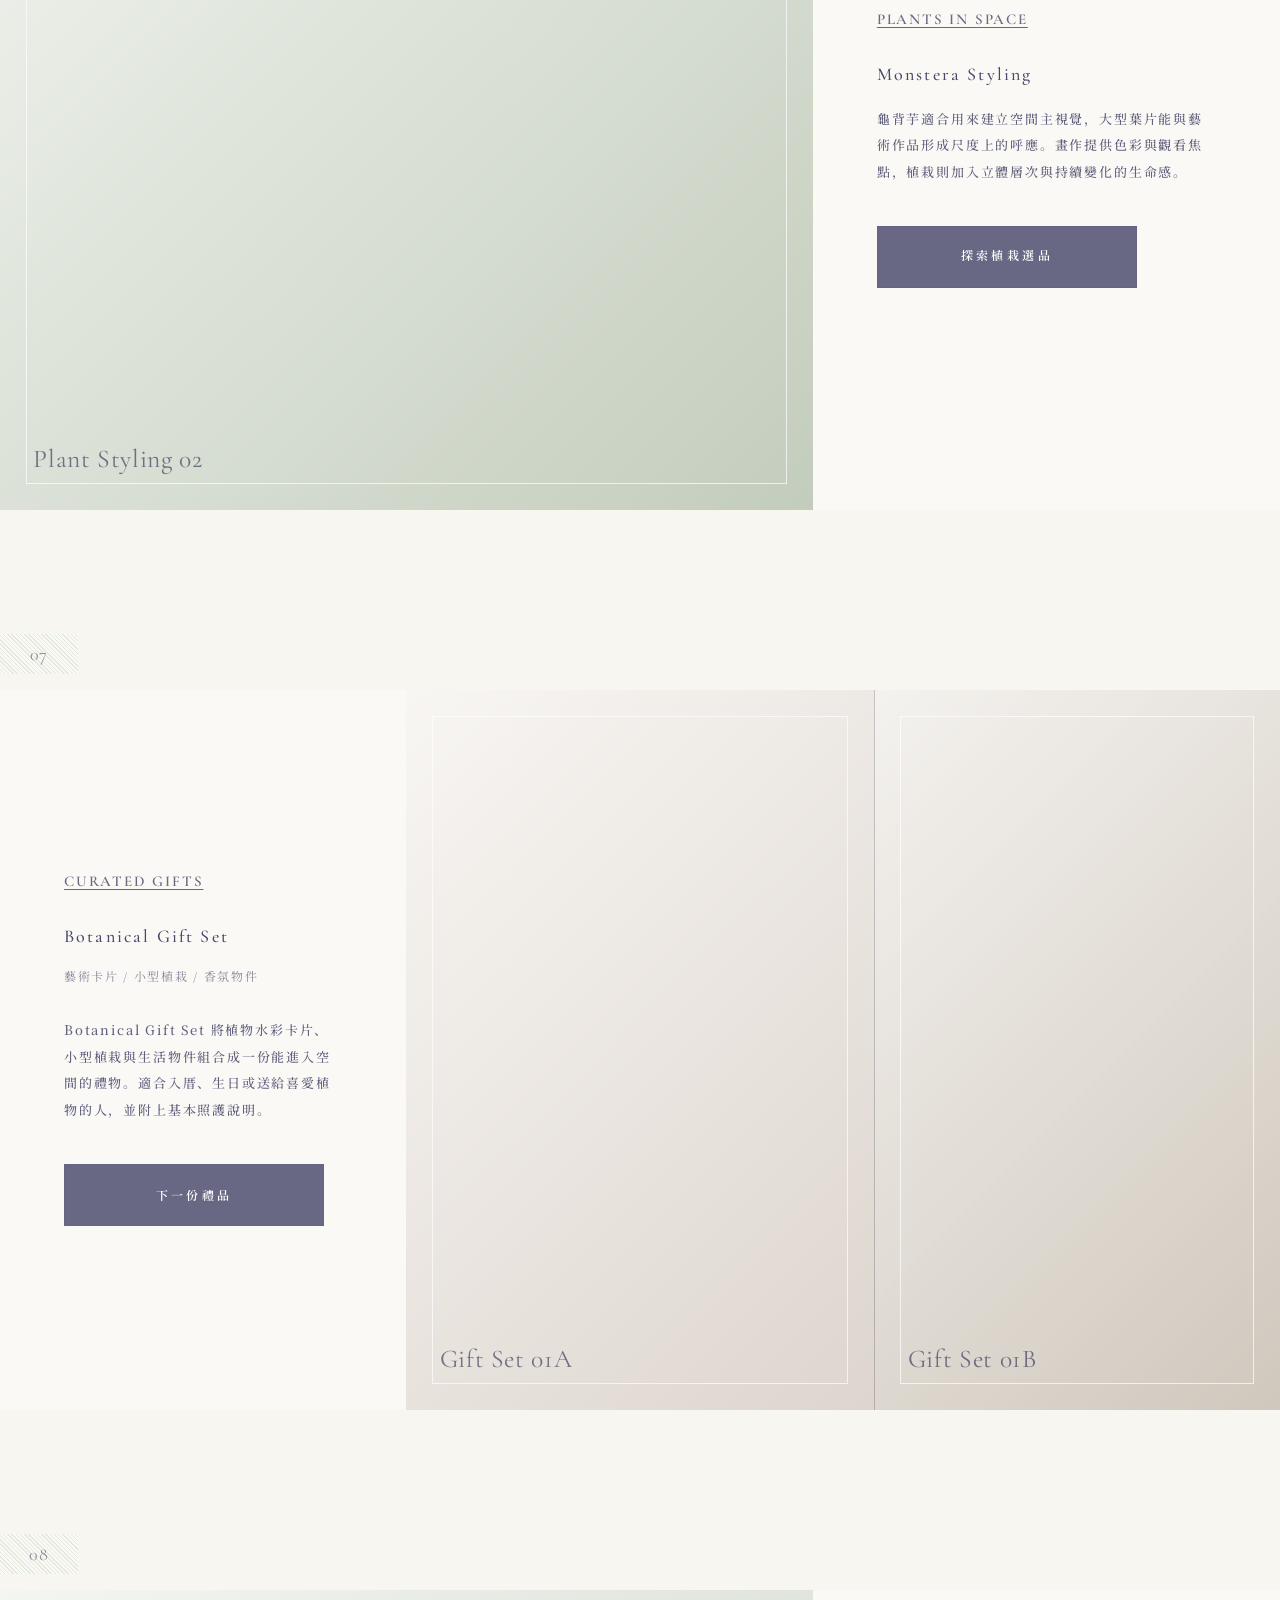
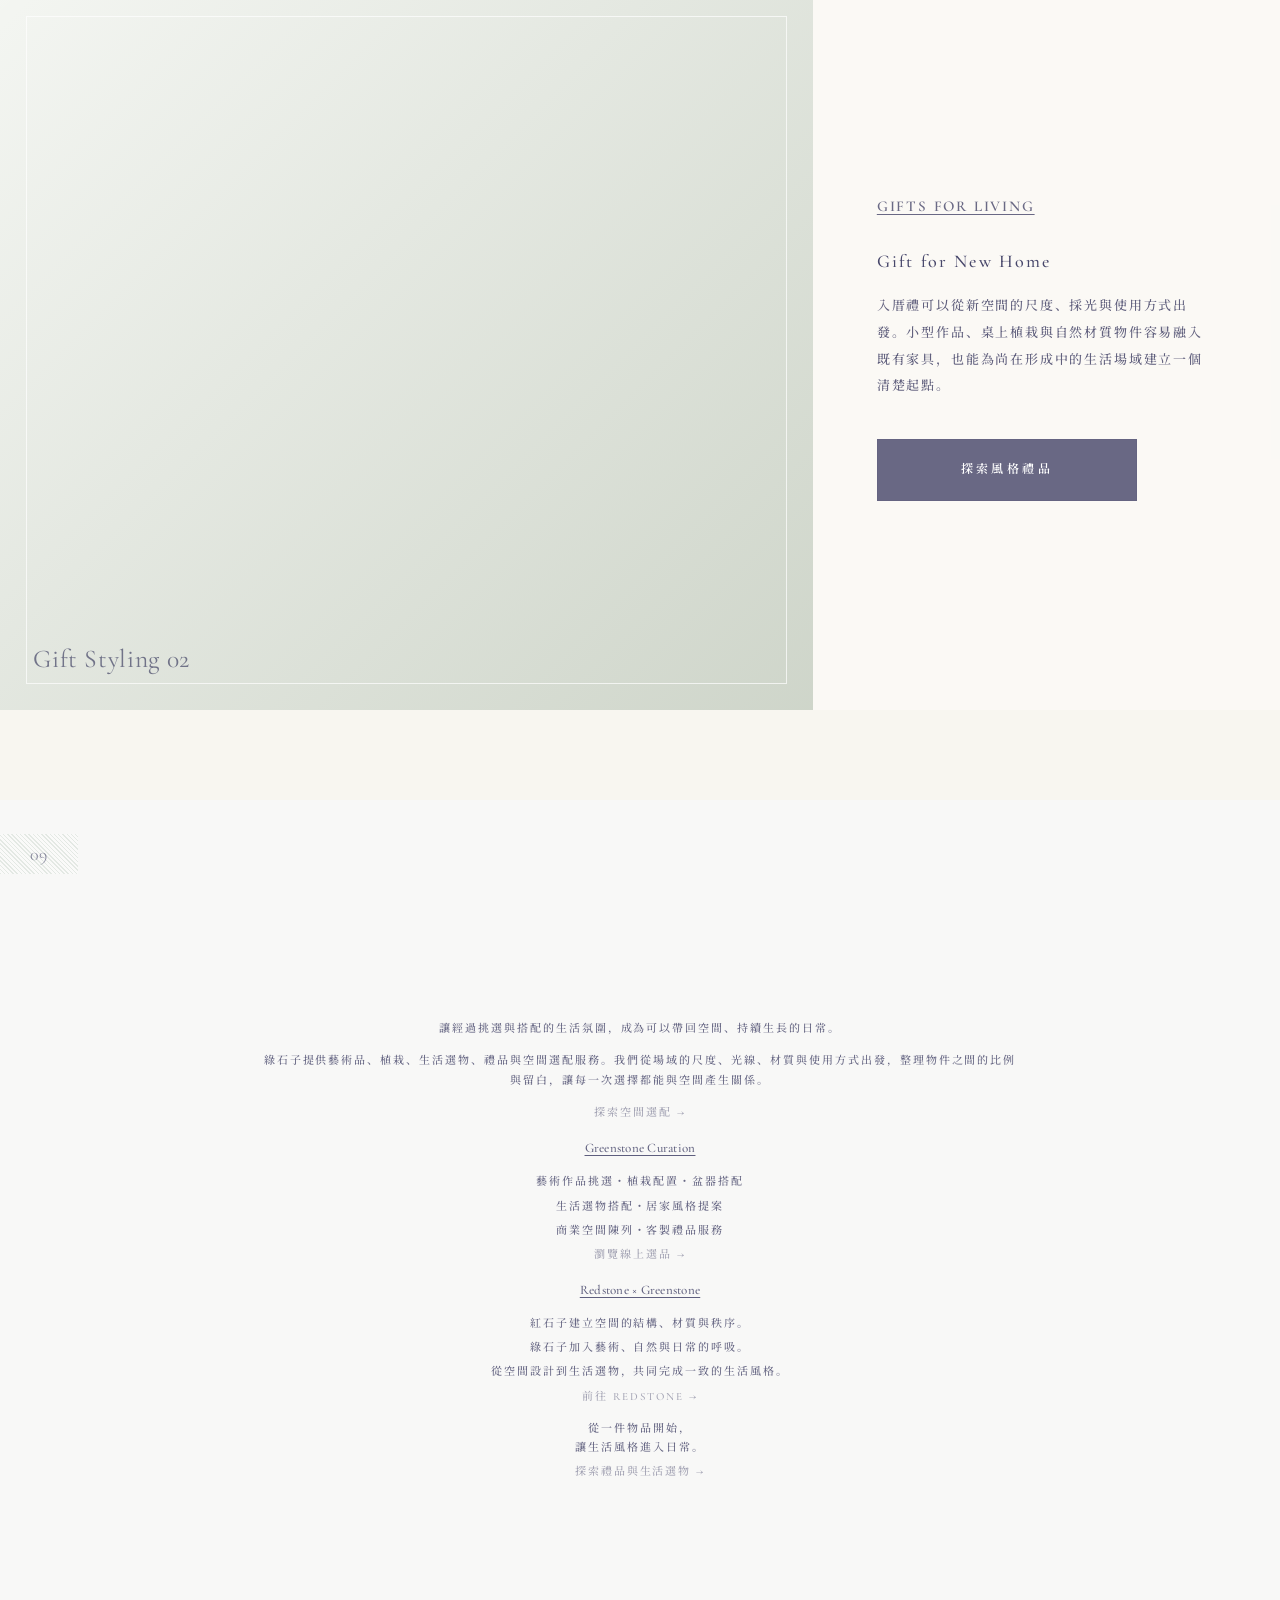
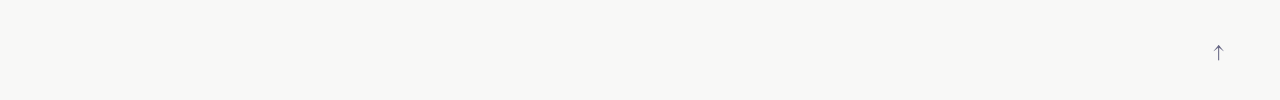
==== commit 71327e13: "Update homepage plant showcase links" ====
--- a/index.html
+++ b/index.html
@@ -132,8 +132,8 @@
         <p class="item-description" data-plant-description></p>
         <button class="gallery-button" type="button" data-slider-next="plant">下一株植栽</button>
       </article>
-      <figure class="gallery-panel image-panel" data-plant-image-one></figure>
-      <figure class="gallery-panel image-panel" data-plant-image-two></figure>
+      <a class="gallery-panel image-panel linked-image-panel" data-plant-image-one data-plant-product-link href="shop.html#植栽商品區塊"></a>
+      <a class="gallery-panel image-panel linked-image-panel" data-plant-image-two data-plant-product-link href="shop.html#植栽商品區塊"></a>
     </section>
 
     <section id="plants-detail" class="gallery-section slider-section plants-detail-slider" aria-labelledby="plants-detail-title">
--- a/style.css
+++ b/style.css
@@ -1048,6 +1048,26 @@
 
 .image-panel.has-image::after {
   display: none;
+}
+
+.linked-image-panel {
+  color: inherit;
+  cursor: pointer;
+}
+
+.linked-image-panel::before {
+  transition: border-color 0.25s ease, inset 0.25s ease;
+}
+
+.linked-image-panel:hover::before,
+.linked-image-panel:focus-visible::before {
+  inset: clamp(13px, 1.5vw, 26px);
+  border-color: rgba(255, 255, 255, 0.95);
+}
+
+.linked-image-panel:focus-visible {
+  outline: 2px solid rgba(52, 66, 56, 0.72);
+  outline-offset: -2px;
 }
 
 .image-slide {
@@ -2060,6 +2080,48 @@
   --product-bg: linear-gradient(135deg, #ddd6c2 0 50%, #72806a 50% 66%, #f7f4ec 66% 100%);
 }
 
+.product-image-fragrant-dracaena {
+  --product-bg: url("assets/images/products/fragrant-dracaena-01.jpg") center / cover no-repeat;
+}
+
+.product-image-fragrant-dracaena::before { display: none; }
+
+.product-image-desert-sappanwood {
+  --product-bg: url("assets/images/products/desert-sappanwood-01.jpg") center / cover no-repeat;
+}
+
+.product-image-desert-sappanwood::before { display: none; }
+
+.product-image-cycad {
+  --product-bg: url("assets/images/products/cycad-01.jpg") center / cover no-repeat;
+}
+
+.product-image-cycad::before { display: none; }
+
+.product-image-golden-ring-of-fire {
+  --product-bg: url("assets/images/products/golden-ring-of-fire-philodendron-01.jpg") center / cover no-repeat;
+}
+
+.product-image-golden-ring-of-fire::before { display: none; }
+
+.product-image-dragon-wing-star-fern {
+  --product-bg: url("assets/images/products/dragon-wing-star-fern-01.jpg") center / cover no-repeat;
+}
+
+.product-image-dragon-wing-star-fern::before { display: none; }
+
+.product-image-cobra-birds-nest-fern {
+  --product-bg: url("assets/images/products/cobra-birds-nest-fern-01.jpg") center / cover no-repeat;
+}
+
+.product-image-cobra-birds-nest-fern::before { display: none; }
+
+.product-image-silver-queen-snake-plant {
+  --product-bg: url("assets/images/products/silver-queen-snake-plant-01.jpg") center / cover no-repeat;
+}
+
+.product-image-silver-queen-snake-plant::before { display: none; }
+
 .product-image-gift-a {
   --product-bg: linear-gradient(140deg, #e9ddcf 0 44%, #f7f3e8 44% 66%, #b7a180 66% 100%);
 }
@@ -2125,6 +2187,62 @@
   text-underline-offset: 0.24em;
 }
 
+.product-detail-main {
+  width: min(1180px, calc(100% - 44px));
+  margin: 0 auto;
+  padding: clamp(56px, 8vw, 112px) 0;
+}
+
+.product-detail-back {
+  display: inline-block;
+  margin-bottom: 32px;
+  color: rgba(17, 17, 17, 0.64);
+}
+
+.product-detail-layout {
+  display: grid;
+  grid-template-columns: minmax(0, 1.1fr) minmax(340px, 0.9fr);
+  gap: clamp(42px, 7vw, 104px);
+  align-items: start;
+}
+
+.product-detail-gallery { display: grid; gap: 12px; }
+
+.product-detail-gallery img {
+  width: 100%;
+  aspect-ratio: 4 / 5;
+  display: block;
+  object-fit: cover;
+  background: #f4f2ec;
+}
+
+.product-detail-gallery img:first-child { aspect-ratio: 4 / 3; }
+
+.product-detail-kicker {
+  margin: 0 0 14px;
+  color: rgba(52, 66, 56, 0.62);
+  letter-spacing: 0.18em;
+}
+
+.product-detail-copy h1 {
+  margin: 0 0 18px;
+  font-family: "Cormorant Garamond", "Noto Serif JP", serif;
+  font-size: clamp(34px, 4.4vw, 64px);
+  font-weight: 400;
+  line-height: 1.08;
+}
+
+.product-detail-copy p { color: rgba(17, 17, 17, 0.66); line-height: 1.9; }
+.product-detail-price { color: #111 !important; font-size: 20px; }
+.product-detail-summary { font-size: 18px; }
+.product-status-note, .product-coming-soon { padding: 18px 20px; background: rgba(52, 66, 56, 0.07); }
+.product-info-section { margin-top: 30px; }
+.product-info-section h2 { margin: 0 0 12px; font-size: 15px; letter-spacing: 0.1em; }
+.product-info-section dl { margin: 0; border-top: 1px solid rgba(17, 17, 17, 0.14); }
+.product-info-section dl div { padding: 11px 0; display: grid; grid-template-columns: 92px 1fr; gap: 16px; border-bottom: 1px solid rgba(17, 17, 17, 0.14); font-size: 13px; line-height: 1.7; }
+.product-info-section dt { color: rgba(17, 17, 17, 0.52); }
+.product-info-section dd { margin: 0; }
+
 @media (max-width: 800px) {
   .page-header {
     align-items: flex-start;
@@ -2133,6 +2251,7 @@
   }
 
   .article-grid,
+  .product-detail-layout,
   .product-grid,
   .space-archive-header,
   .space-archive-tools,
